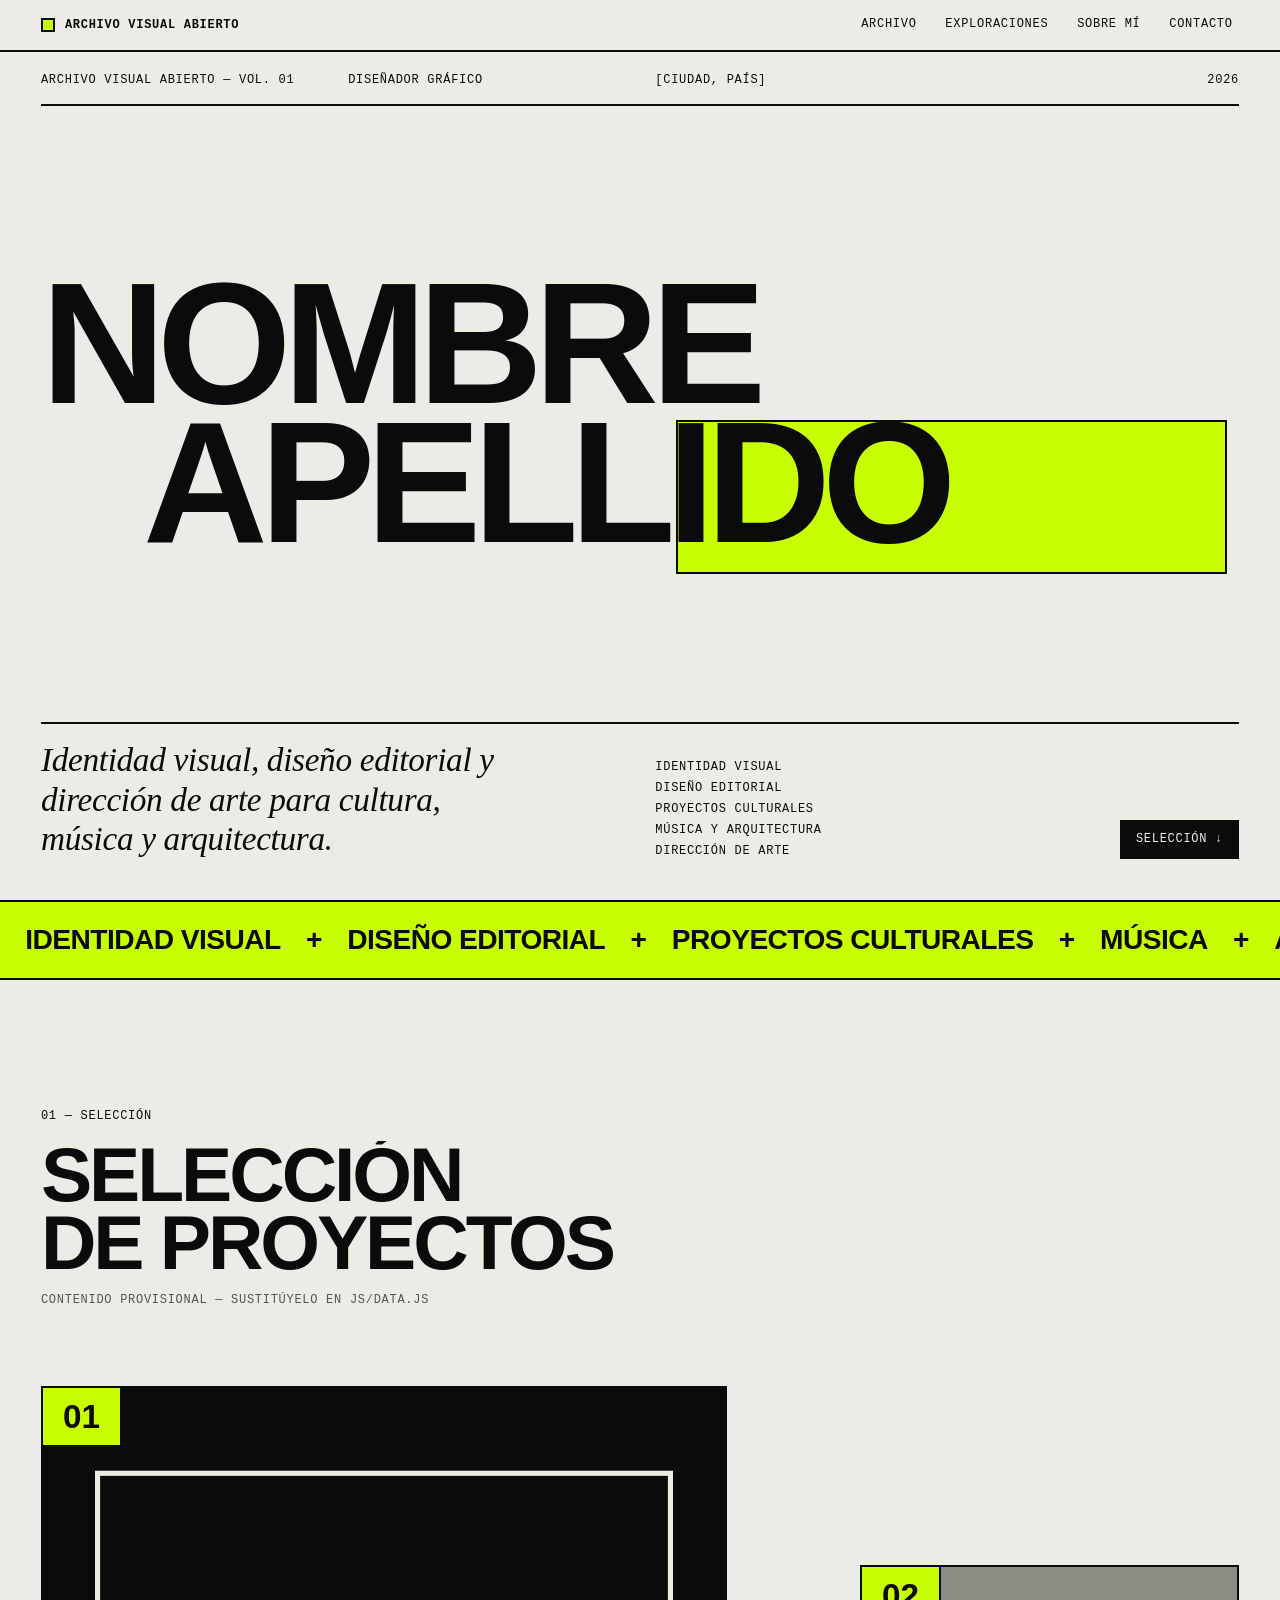
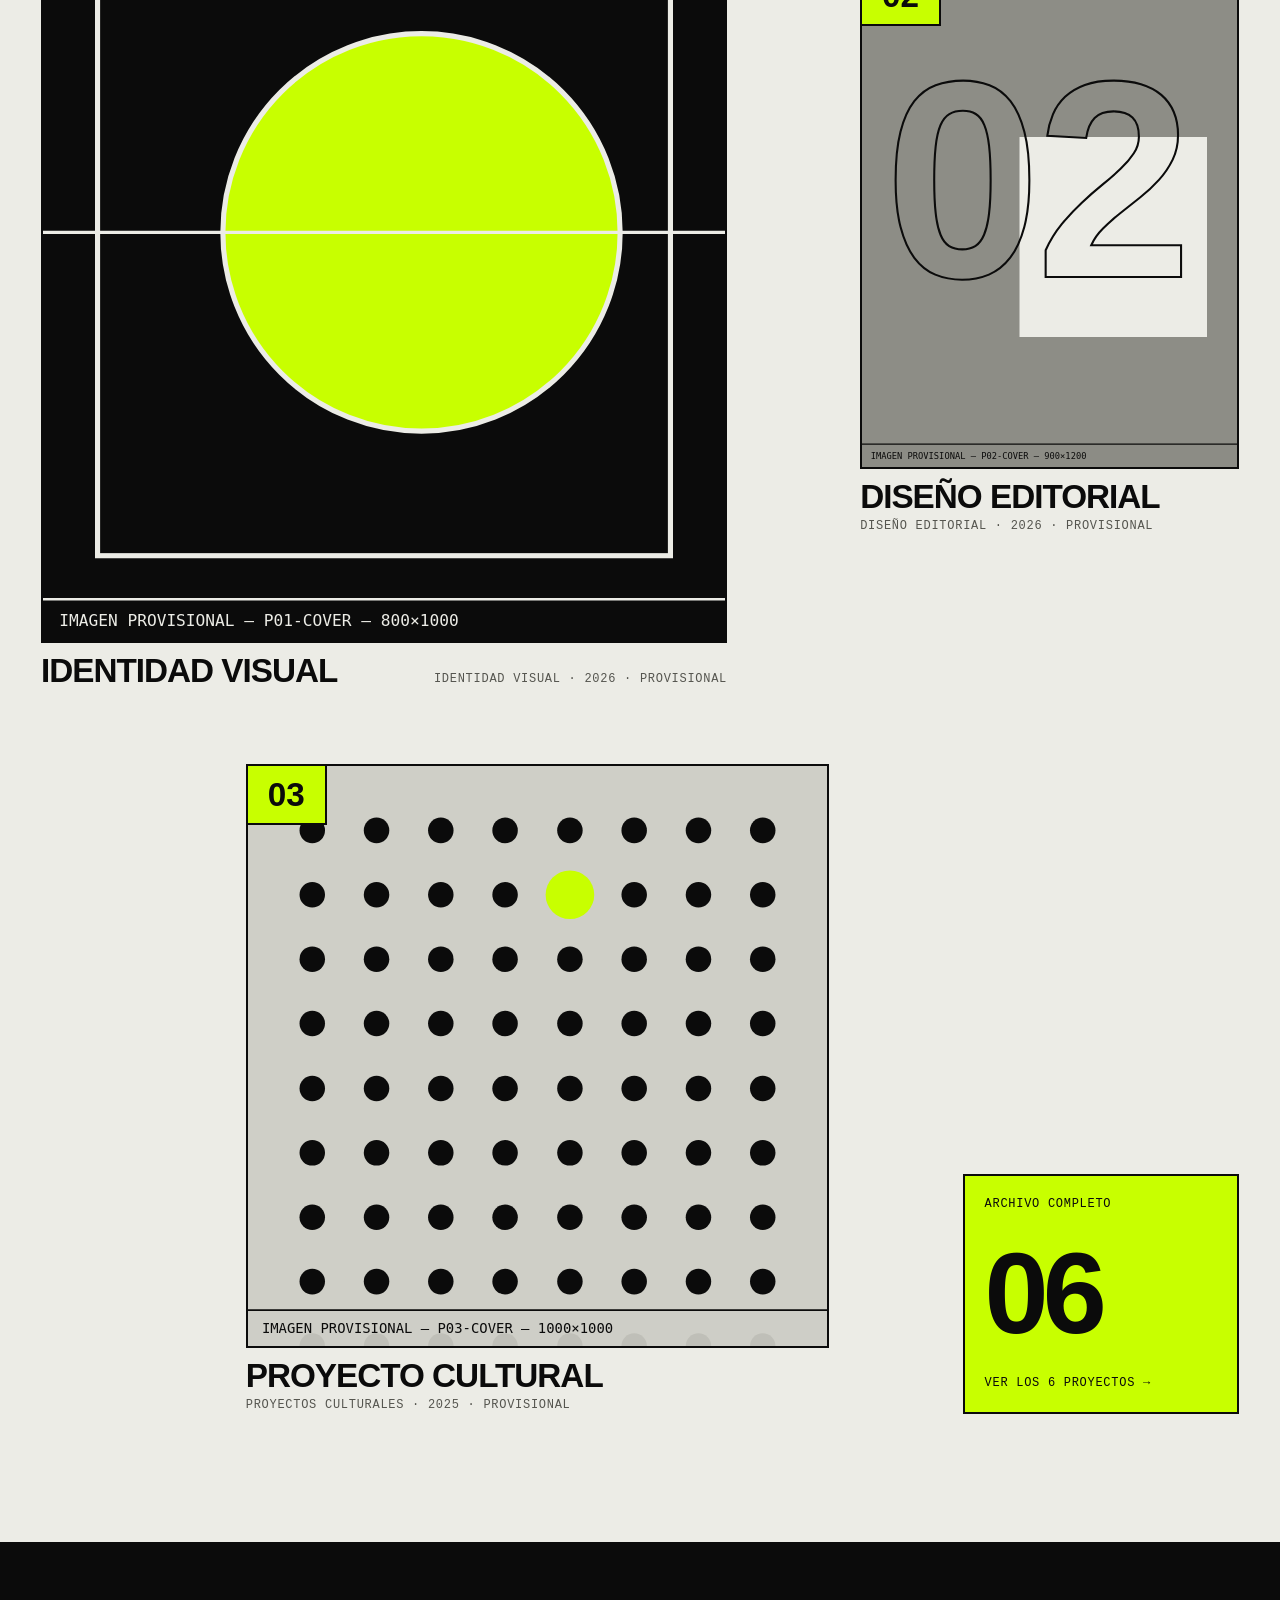
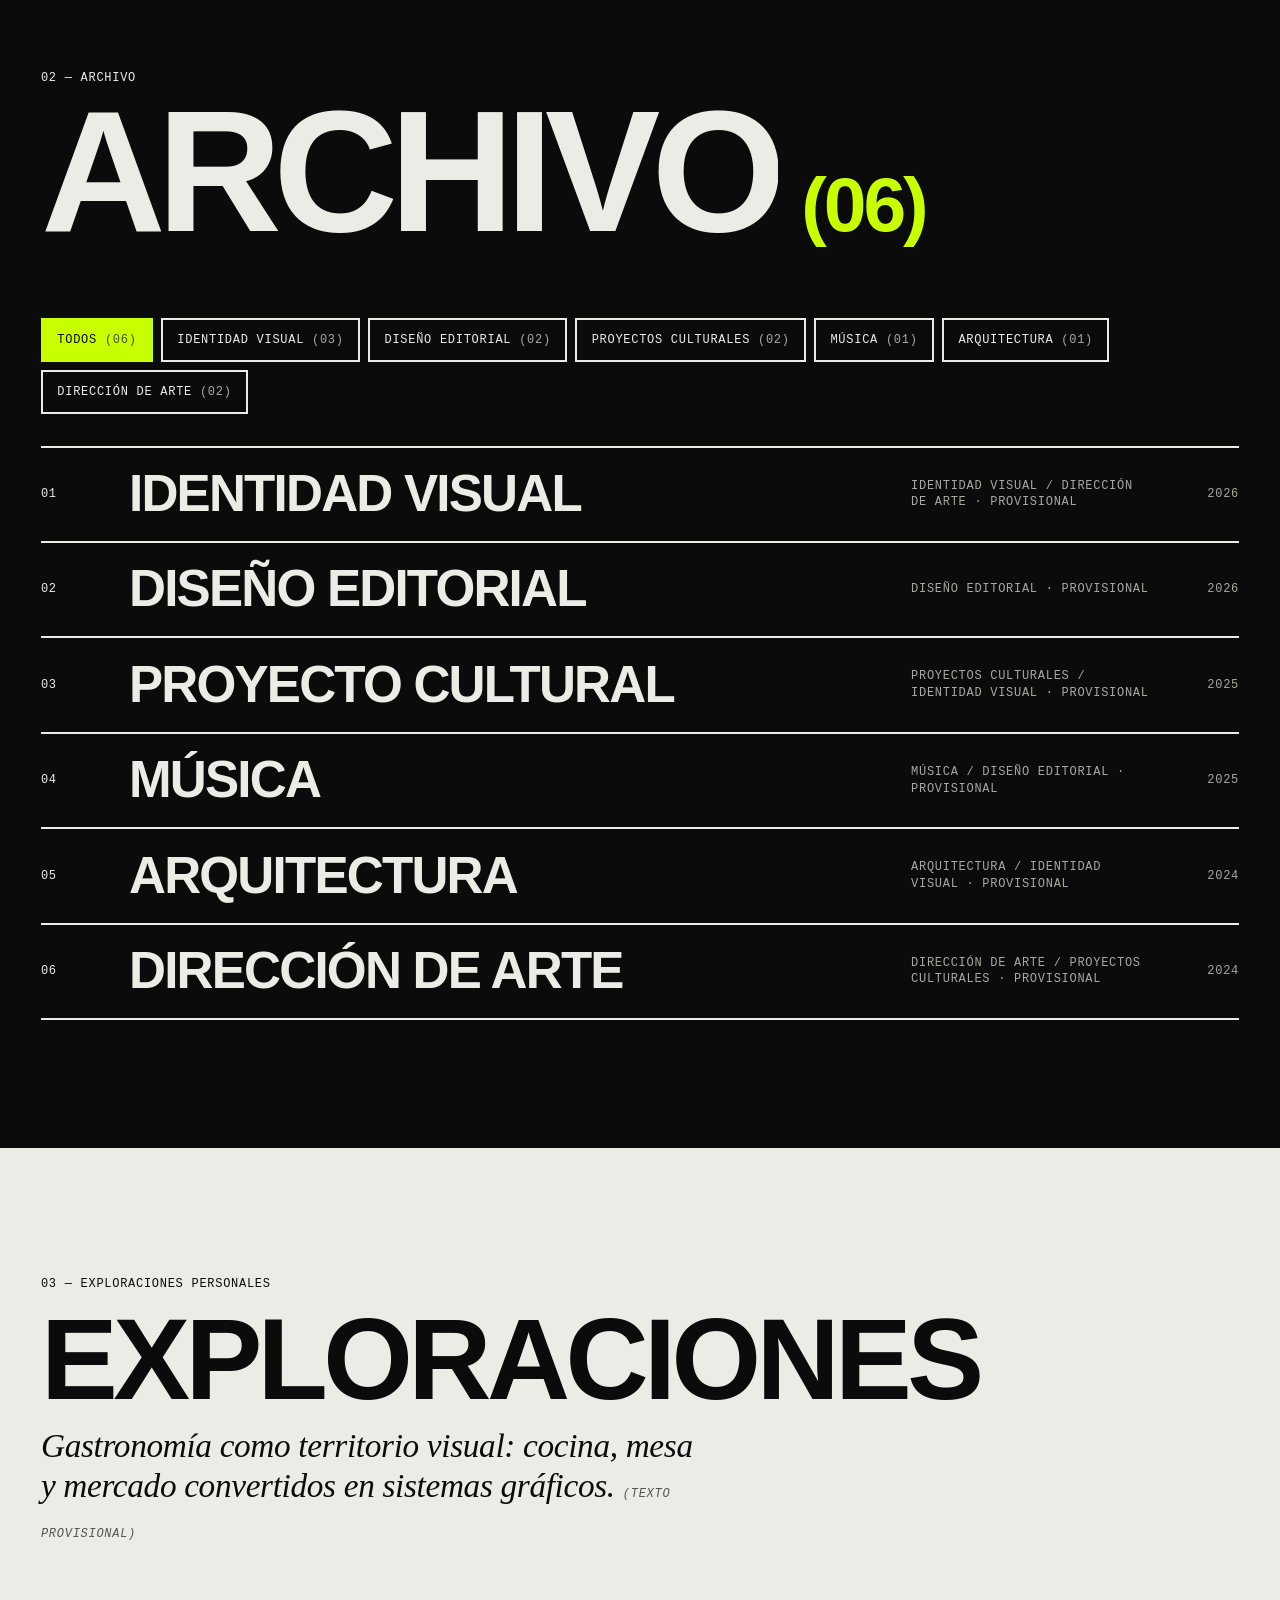
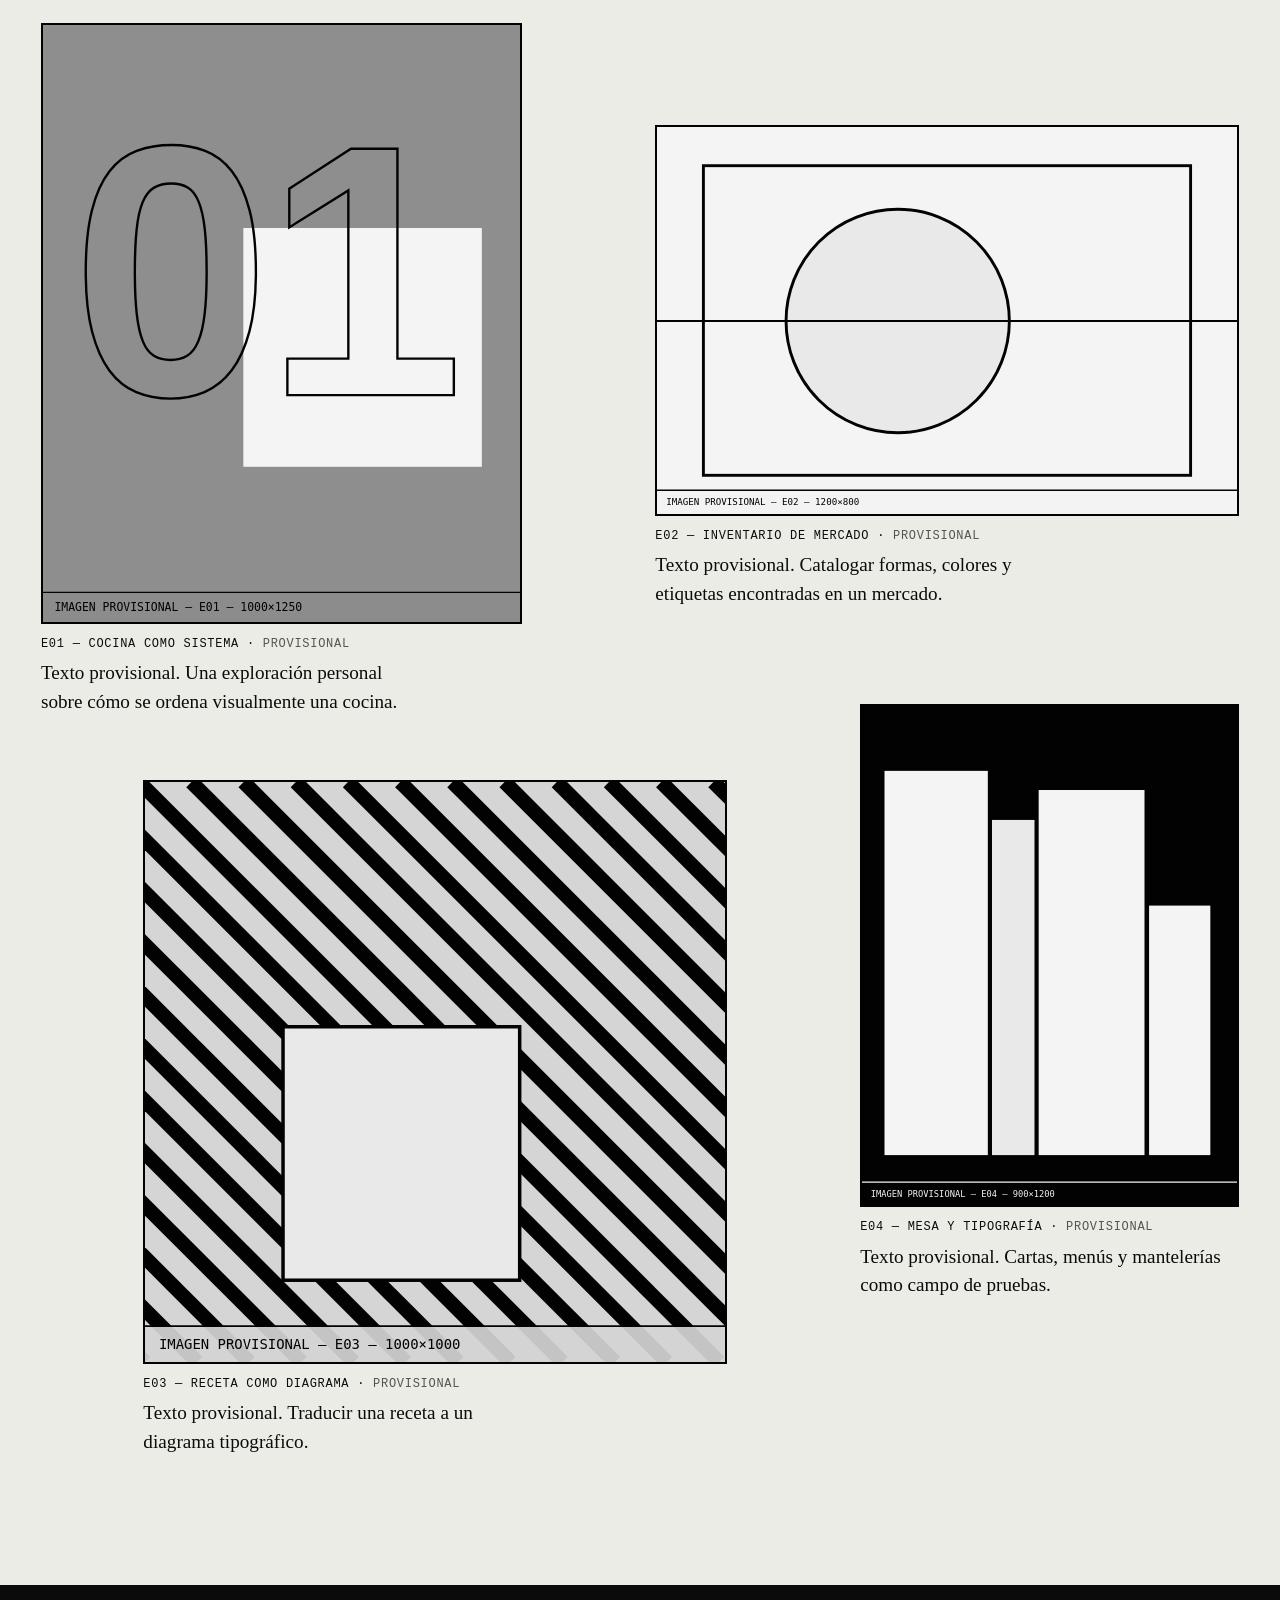
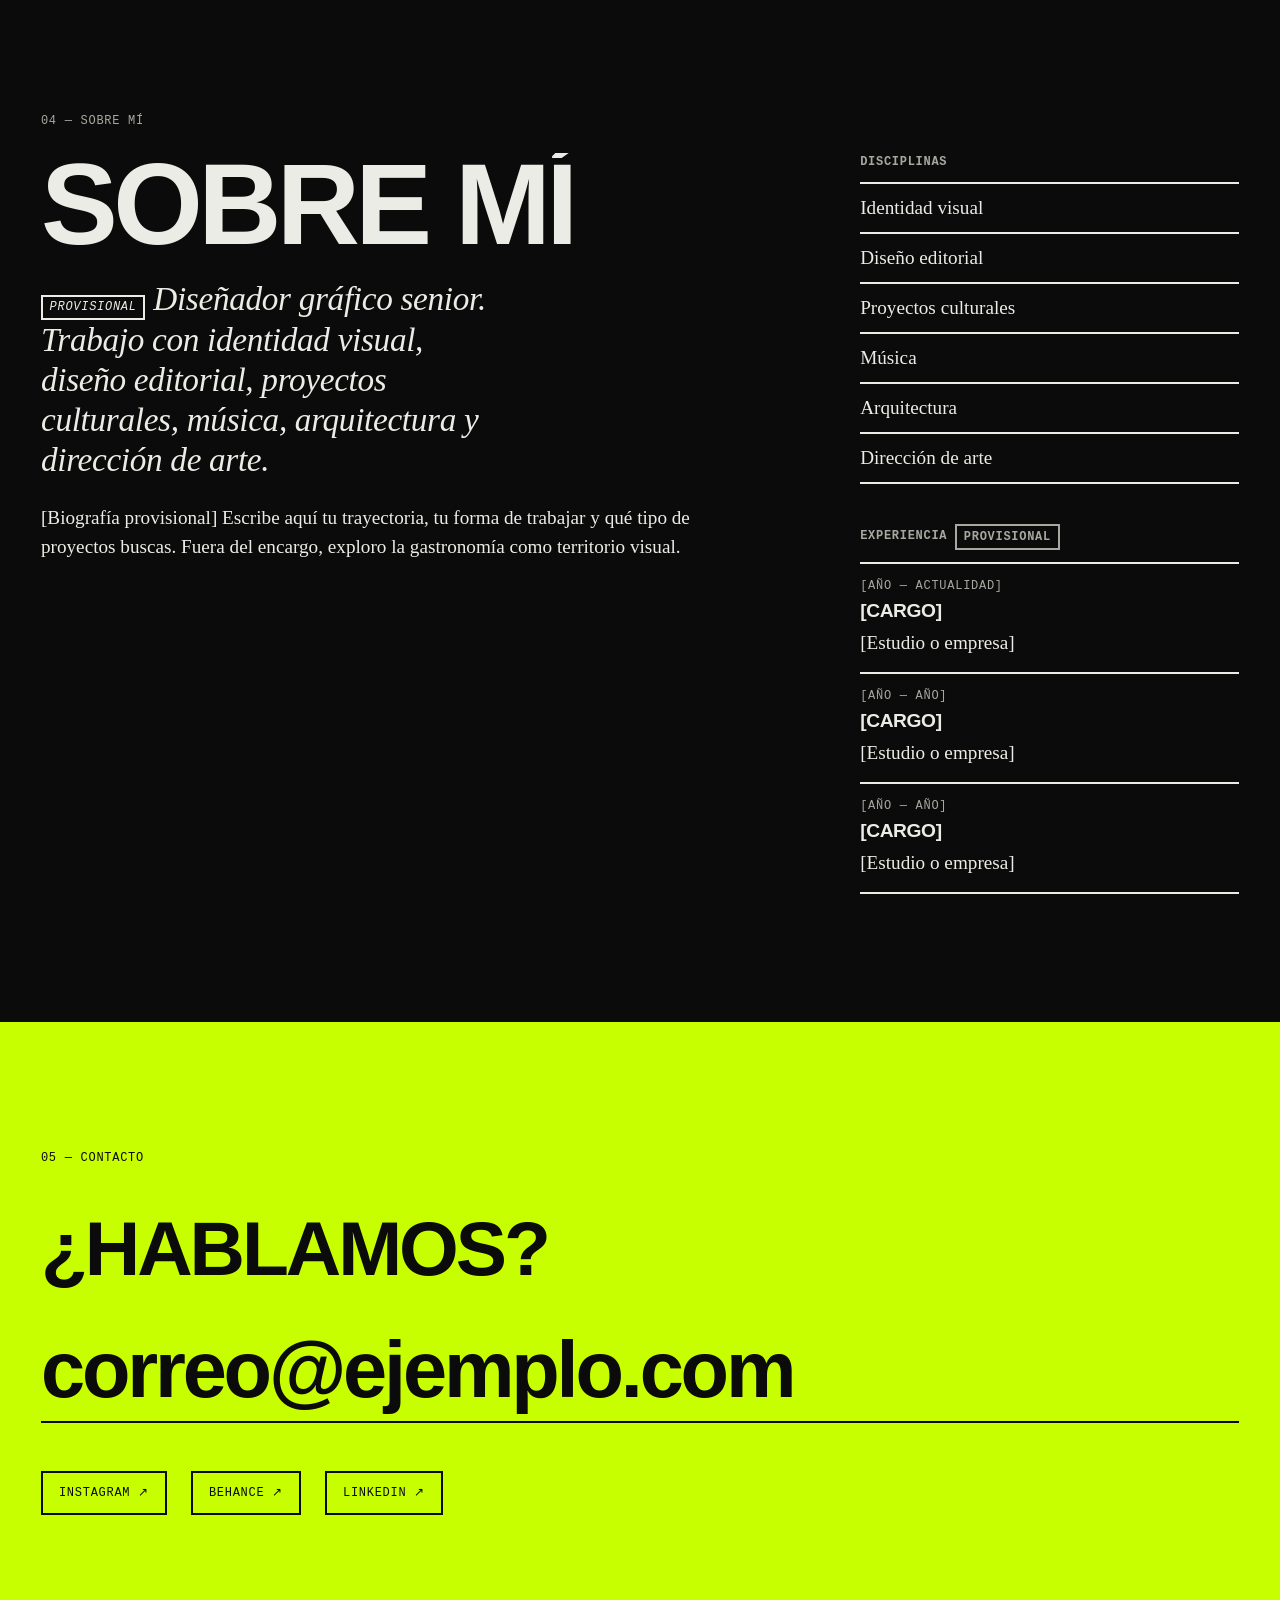
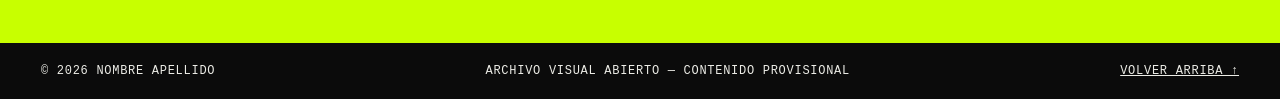
==== index.html @ b0a284f6 "Add files via upload" ====
<!doctype html>
<html lang="es">
<head>
  <meta charset="utf-8">
  <meta name="viewport" content="width=device-width, initial-scale=1">
  <title>Archivo visual abierto — Portfolio de diseño gráfico</title>
  <meta name="description" content="Portfolio de diseño gráfico: identidad visual, diseño editorial, proyectos culturales, música, arquitectura y dirección de arte. (Texto provisional)">
  <meta name="theme-color" content="#0b0b0b">
  <meta property="og:type" content="website">
  <meta property="og:title" content="Archivo visual abierto">
  <meta property="og:description" content="Portfolio de diseño gráfico: identidad visual, diseño editorial y dirección de arte.">
  <link rel="icon" href="img/favicon.svg" type="image/svg+xml">
  <script>document.documentElement.classList.add('js')</script>
  <link rel="stylesheet" href="css/base.css">
  <link rel="stylesheet" href="css/layout.css">
  <link rel="stylesheet" href="css/components.css">
  <link rel="stylesheet" href="css/motion.css">
  <script src="js/data.js" defer></script>
  <script src="js/main.js" defer></script>
  <script src="js/home.js" defer></script>
</head>
<body>
  <a class="skip" href="#contenido">Saltar al contenido</a>

  <header class="site-header">
    <a class="brand" href="#inicio" aria-label="Archivo visual abierto, inicio">
      <span class="brand__mark" aria-hidden="true"></span>Archivo visual abierto
    </a>
    <nav class="nav" aria-label="Principal">
      <ul>
        <li><a href="#archivo" data-scramble>Archivo</a></li>
        <li><a href="#exploraciones" data-scramble>Exploraciones</a></li>
        <li><a href="#sobre" data-scramble>Sobre mí</a></li>
        <li><a href="#contacto" data-scramble>Contacto</a></li>
      </ul>
    </nav>
  </header>

  <main id="contenido" tabindex="-1">

    <!-- 1 · PORTADA -->
    <section class="hero" id="inicio" aria-labelledby="hero-title">
      <div class="hero__top mono">
        <span>Archivo visual abierto — Vol. 01</span>
        <span>Diseñador gráfico</span>
        <span>[Ciudad, País]</span>
        <span>2026</span>
      </div>

      <div class="hero__names">
        <div class="hero__block" aria-hidden="true"></div>
        <h1 class="hero__name" id="hero-title" data-wave>
          <span class="hero__line" data-split>Nombre</span>
          <span class="hero__line hero__line--b" data-split>Apellido</span>
        </h1>
      </div>

      <div class="hero__bottom">
        <p class="lead hero__lead">Identidad visual, diseño editorial y dirección de arte para cultura, música y arquitectura.</p>
        <ul class="hero__tags mono" aria-label="Especialidades">
          <li>Identidad visual</li>
          <li>Diseño editorial</li>
          <li>Proyectos culturales</li>
          <li>Música y arquitectura</li>
          <li>Dirección de arte</li>
        </ul>
        <a class="hero__cta mono" href="#seleccion" data-cursor="Ir">Selección ↓</a>
      </div>
    </section>

    <div class="marquee" aria-hidden="true">
      <div class="marquee__track">
        <div class="marquee__group"><span>Identidad visual</span>+<span>Diseño editorial</span>+<span>Proyectos culturales</span>+<span>Música</span>+<span>Arquitectura</span>+<span>Dirección de arte</span>+</div>
        <div class="marquee__group"><span>Identidad visual</span>+<span>Diseño editorial</span>+<span>Proyectos culturales</span>+<span>Música</span>+<span>Arquitectura</span>+<span>Dirección de arte</span>+</div>
      </div>
    </div>

    <!-- 1b · SELECCIÓN (se genera desde js/data.js) -->
    <section class="selection section" id="seleccion" aria-labelledby="seleccion-title">
      <header class="section__head">
        <p class="mono">01 — Selección</p>
        <h2 class="h-xl reveal-mask" id="seleccion-title">Selección<br>de proyectos</h2>
        <p class="mono note">Contenido provisional — sustitúyelo en js/data.js</p>
      </header>
      <div class="selection__grid" id="selection-grid"></div>
      <noscript><p class="mono">Activa JavaScript para ver la selección, o ve directamente al <a href="proyecto.html?id=01">proyecto 01</a>.</p></noscript>
    </section>

    <!-- 2 · ARCHIVO -->
    <section class="archive section section--ink" id="archivo" aria-labelledby="archivo-title">
      <header class="section__head">
        <p class="mono">02 — Archivo</p>
        <div class="archive__head-row">
          <h2 class="h-mega reveal-mask" id="archivo-title">Archivo</h2>
          <span class="h-xl count" id="archive-count" aria-hidden="true"></span>
        </div>
      </header>
      <div class="filters" id="filters" role="group" aria-label="Filtrar proyectos por categoría"></div>
      <p class="sr-only" id="filter-status" role="status" aria-live="polite"></p>
      <ol class="archive__list" id="archive-list" aria-label="Lista de proyectos"></ol>
    </section>

    <!-- 3 · EXPLORACIONES PERSONALES -->
    <section class="explore section" id="exploraciones" aria-labelledby="exploraciones-title">
      <header class="section__head">
        <p class="mono">03 — Exploraciones personales</p>
        <h2 class="h-xxl reveal-mask" id="exploraciones-title">Explora&shy;ciones</h2>
        <p class="lead explore__intro">Gastronomía como territorio visual: cocina, mesa y mercado convertidos en sistemas gráficos. <span class="mono muted">(Texto provisional)</span></p>
      </header>
      <div class="explore__grid" id="explore-grid"></div>
    </section>

    <!-- 4 · SOBRE MÍ -->
    <section class="about section section--ink" id="sobre" aria-labelledby="sobre-title">
      <p class="mono muted" style="margin-bottom:1.5rem">04 — Sobre mí</p>
      <div class="about__grid">
        <div class="about__bio">
          <h2 class="h-xxl reveal-mask" id="sobre-title">Sobre mí</h2>
          <p class="lead reveal"><span class="badge">Provisional</span> Diseñador gráfico senior. Trabajo con identidad visual, diseño editorial, proyectos culturales, música, arquitectura y dirección de arte.</p>
          <p class="prose reveal">[Biografía provisional] Escribe aquí tu trayectoria, tu forma de trabajar y qué tipo de proyectos buscas. Fuera del encargo, exploro la gastronomía como territorio visual.</p>
        </div>
        <div class="about__side">
          <div>
            <h3 class="mono label">Disciplinas</h3>
            <ul class="list-lines">
              <li>Identidad visual</li>
              <li>Diseño editorial</li>
              <li>Proyectos culturales</li>
              <li>Música</li>
              <li>Arquitectura</li>
              <li>Dirección de arte</li>
            </ul>
          </div>
          <div>
            <h3 class="mono label">Experiencia <span class="badge">Provisional</span></h3>
            <ol class="xp">
              <li><span class="mono muted">[Año — Actualidad]</span><strong>[Cargo]</strong><span>[Estudio o empresa]</span></li>
              <li><span class="mono muted">[Año — Año]</span><strong>[Cargo]</strong><span>[Estudio o empresa]</span></li>
              <li><span class="mono muted">[Año — Año]</span><strong>[Cargo]</strong><span>[Estudio o empresa]</span></li>
            </ol>
          </div>
        </div>
      </div>
    </section>

    <!-- 5 · CONTACTO -->
    <section class="contact section section--acid" id="contacto" aria-labelledby="contacto-title">
      <div class="contact__inner">
        <p class="mono">05 — Contacto</p>
        <h2 class="h-xl reveal-mask" id="contacto-title">¿Hablamos?</h2>
        <a class="contact__mail" href="mailto:correo@ejemplo.com" data-cursor="Escribir">correo@ejemplo.com</a>
        <ul class="contact__links mono" aria-label="Enlaces profesionales">
          <!-- Sustituye estas URL genéricas por tus perfiles -->
          <li><a href="https://www.instagram.com/" target="_blank" rel="noopener noreferrer me">Instagram ↗</a></li>
          <li><a href="https://www.behance.net/" target="_blank" rel="noopener noreferrer me">Behance ↗</a></li>
          <li><a href="https://www.linkedin.com/" target="_blank" rel="noopener noreferrer me">LinkedIn ↗</a></li>
        </ul>
      </div>
    </section>
  </main>

  <footer class="site-footer mono">
    <span>© <span data-year>2026</span> Nombre Apellido</span>
    <span>Archivo visual abierto — contenido provisional</span>
    <a href="#inicio">Volver arriba ↑</a>
  </footer>
</body>
</html>
---- css/base.css ----
/* ==========================================================================
   BASE — tokens de diseño, reset, tipografía y utilidades de accesibilidad
   Cambia aquí colores y fuentes: el resto del CSS solo usa estas variables.
   ========================================================================== */

:root {
  /* Color */
  --ink: #0b0b0b;
  --paper: #ecece6;
  --acid: #c8ff00;            /* acento: solo como fondo con tinta encima, o sobre tinta */
  --mid: #cfcfc7;
  --gray-on-paper: #55554f;   /* contraste ≈ 6.5:1 sobre --paper */
  --gray-on-ink: #a8a8a1;     /* contraste ≈ 8:1 sobre --ink */

  /* Tema activo: las secciones (.section--ink, .section--acid) lo redefinen */
  --bg: var(--paper);
  --fg: var(--ink);
  --muted: var(--gray-on-paper);
  --focus: var(--ink);

  /* Tipografía: fuentes del sistema (sin descargas ni servicios externos).
     Para usar una fuente propia: @font-face + cambia estas tres líneas. */
  --font-display: "Arial Black", "Helvetica Neue", Helvetica, Arial, sans-serif;
  --font-serif: "Iowan Old Style", "Palatino Linotype", Palatino, "Book Antiqua", Georgia, serif;
  --font-mono: ui-monospace, "SF Mono", SFMono-Regular, Menlo, Consolas, "Liberation Mono", monospace;

  /* Escala fluida */
  --fs-mega: clamp(3rem, 13.5vw, 17rem);
  --fs-xxl: clamp(2.5rem, 9vw, 9rem);
  --fs-xl: clamp(2rem, 6vw, 6rem);
  --fs-l: clamp(1.4rem, 2.6vw, 2.4rem);
  --fs-m: clamp(1rem, 0.35vw + 0.92rem, 1.25rem);
  --fs-s: 0.75rem;

  /* Espacio y líneas */
  --gutter: clamp(1rem, 2.4vw, 2rem);
  --pad-x: clamp(1rem, 3.2vw, 3rem);
  --pad-y: clamp(4rem, 10vw, 9rem);
  --line: 2px;
  --header-h: 5.5rem;

  --ease: cubic-bezier(0.2, 0.7, 0.1, 1);
}

/* En móvil el nombre puede ser más grande: cabe a 15 vw incluso con Arial Black */
@media (max-width: 47.99rem) {
  :root { --fs-mega: clamp(3rem, 15vw, 17rem); }
}
@media (min-width: 48rem) {
  :root { --header-h: 3.25rem; }
}

/* ---------- Reset mínimo ---------- */
*, *::before, *::after { box-sizing: border-box; }

html {
  -webkit-text-size-adjust: 100%;
  text-size-adjust: 100%;
  scroll-padding-top: calc(var(--header-h) + 1rem);
}

body {
  margin: 0;
  background: var(--paper);
  color: var(--ink);
  font-family: var(--font-serif);
  font-size: var(--fs-m);
  line-height: 1.5;
  -webkit-font-smoothing: antialiased;
  text-rendering: optimizeLegibility;
}

h1, h2, h3, h4, p, figure, dl, dd, ol, ul { margin: 0; }
ul, ol { padding: 0; list-style: none; }

img, svg { display: block; max-width: 100%; height: auto; }

a { color: inherit; }
button { font: inherit; color: inherit; }

::selection { background: var(--acid); color: var(--ink); }

/* ---------- Tipografía ---------- */
.h-mega, .h-xxl, .h-xl, .h-l {
  font-family: var(--font-display);
  font-weight: 900;
  text-transform: uppercase;
  letter-spacing: -0.04em;
  line-height: 0.88;
  text-wrap: balance;
}
.h-mega { font-size: var(--fs-mega); line-height: 0.8; letter-spacing: -0.05em; }
.h-xxl  { font-size: var(--fs-xxl); }
.h-xl   { font-size: var(--fs-xl); }
.h-l    { font-size: var(--fs-l); line-height: 0.95; }

.mono {
  font-family: var(--font-mono);
  font-size: var(--fs-s);
  text-transform: uppercase;
  letter-spacing: 0.06em;
  line-height: 1.4;
}
.serif { font-family: var(--font-serif); }
.lead {
  font-family: var(--font-serif);
  font-style: italic;
  font-size: var(--fs-l);
  line-height: 1.2;
  letter-spacing: -0.01em;
  max-width: 34ch;
}
.muted { color: var(--muted); }

.prose > * + * { margin-top: 1em; }
.prose a { text-decoration-thickness: 2px; text-underline-offset: 0.2em; }

.badge {
  display: inline-block;
  padding: 0.2em 0.55em;
  border: var(--line) solid currentColor;
  font-family: var(--font-mono);
  font-size: var(--fs-s);
  text-transform: uppercase;
  letter-spacing: 0.06em;
  line-height: 1.4;
}

/* ---------- Accesibilidad ---------- */
:focus-visible {
  outline: 3px solid var(--focus);
  outline-offset: 3px;
}
:focus:not(:focus-visible) { outline: none; }
main:focus { outline: none; }

.sr-only {
  position: absolute !important;
  width: 1px; height: 1px;
  margin: -1px; padding: 0;
  overflow: hidden;
  clip: rect(0 0 0 0);
  clip-path: inset(50%);
  white-space: nowrap;
  border: 0;
}

.skip {
  position: fixed;
  top: 0.5rem; left: 0.5rem;
  z-index: 200;
  padding: 0.75rem 1rem;
  background: var(--acid);
  color: var(--ink);
  border: var(--line) solid var(--ink);
  font-family: var(--font-mono);
  font-size: var(--fs-s);
  text-transform: uppercase;
  text-decoration: none;
  transform: translateY(-200%);
}
.skip:focus { transform: none; }
---- css/layout.css ----
/* ==========================================================================
   LAYOUT — cabecera, secciones, retícula rota y composición de cada bloque
   ========================================================================== */

/* ---------- Cabecera ---------- */
.site-header {
  position: sticky;
  top: 0;
  z-index: 40;
  display: flex;
  flex-wrap: wrap;
  align-items: center;
  justify-content: space-between;
  gap: 0.35rem 1.5rem;
  padding: 0.7rem var(--pad-x);
  background: var(--paper);
  color: var(--ink);
  border-bottom: var(--line) solid var(--ink);
  font-family: var(--font-mono);
  font-size: var(--fs-s);
  text-transform: uppercase;
  letter-spacing: 0.06em;
}
.brand {
  display: inline-flex;
  align-items: center;
  gap: 0.6rem;
  font-weight: 700;
  text-decoration: none;
}
.brand__mark {
  width: 0.9rem; height: 0.9rem;
  background: var(--acid);
  border: var(--line) solid var(--ink);
}
.nav ul { display: flex; flex-wrap: wrap; gap: 0.1rem 0.2rem; }
@media (min-width: 48rem) { .nav ul { gap: 0.1rem 1rem; } }
.nav a {
  display: inline-block;
  padding: 0.25rem 0.4rem;
  text-decoration: none;
  border-bottom: var(--line) solid transparent;
}
.nav a:hover { border-bottom-color: var(--ink); }
.nav a[aria-current] { background: var(--acid); border-bottom-color: var(--ink); }

/* ---------- Secciones ---------- */
.section {
  padding: var(--pad-y) var(--pad-x);
  background: var(--bg);
  color: var(--fg);
}
.section--ink {
  --bg: var(--ink);
  --fg: var(--paper);
  --muted: var(--gray-on-ink);
  --focus: var(--acid);
}
.section--acid {
  --bg: var(--acid);
  --fg: var(--ink);
  --muted: var(--ink);
  --focus: var(--ink);
}
.section__head {
  display: grid;
  gap: 1rem;
  margin-bottom: clamp(2rem, 6vw, 5rem);
}
.section__head .note { color: var(--muted); }

/* ---------- Portada ---------- */
.hero {
  position: relative;
  display: flex;
  flex-direction: column;
  justify-content: space-between;
  gap: 2rem;
  min-height: calc(100svh - var(--header-h));
  padding: 1.25rem var(--pad-x) var(--pad-x);
  overflow: clip;
}
.hero__top {
  display: grid;
  grid-template-columns: repeat(2, 1fr);
  gap: 0.5rem var(--gutter);
  padding-bottom: 0.9rem;
  border-bottom: var(--line) solid var(--ink);
}
.hero__names { position: relative; margin-block: auto; padding-block: 1rem; }
.hero__name {
  position: relative;
  z-index: 1;
  font-family: var(--font-display);
  font-weight: 900;
  font-size: var(--fs-mega);
  line-height: 0.8;
  letter-spacing: -0.05em;
  text-transform: uppercase;
}
.hero__line { display: block; white-space: nowrap; }
.hero__line--b { margin-left: clamp(1rem, 8vw, 14rem); }
.hero__block {
  position: absolute;
  z-index: 0;
  right: 1%;
  top: 52%;
  bottom: -2%;
  width: 46%;
  background: var(--acid);
  border: var(--line) solid var(--ink);
}
.hero__bottom {
  display: grid;
  gap: 1.25rem var(--gutter);
  padding-top: 1rem;
  border-top: var(--line) solid var(--ink);
  align-items: end;
}
.hero__tags { display: grid; gap: 0.25rem; }
.hero__cta {
  justify-self: start;
  padding: 0.7rem 1rem;
  background: var(--ink);
  color: var(--paper);
  text-decoration: none;
  transition: background-color 0.2s, color 0.2s;
}
.hero__cta:hover { background: var(--acid); color: var(--ink); outline: var(--line) solid var(--ink); }

@media (min-width: 48rem) {
  .hero__top { grid-template-columns: repeat(4, 1fr); }
  .hero__top span:nth-child(2) { text-align: left; }
  .hero__top span:last-child { text-align: right; }
  .hero__bottom { grid-template-columns: repeat(12, 1fr); }
  .hero__lead { grid-column: 1 / 6; }
  .hero__tags { grid-column: 7 / 10; }
  .hero__cta { grid-column: 11 / 13; justify-self: end; }
}

/* ---------- Cinta ---------- */
.marquee {
  overflow: hidden;
  white-space: nowrap;
  background: var(--acid);
  color: var(--ink);
  border-block: var(--line) solid var(--ink);
  font-family: var(--font-display);
  font-weight: 900;
  font-size: clamp(1.1rem, 2.2vw, 1.8rem);
  text-transform: uppercase;
  letter-spacing: -0.02em;
}
.marquee__track { display: inline-flex; }
.marquee__group { display: inline-block; padding: 0.6em 0; }
.marquee__group span { padding-inline: 0.9em; }

/* ---------- Selección ---------- */
.selection__grid {
  display: grid;
  grid-template-columns: 1fr;
  gap: clamp(2.5rem, 6vw, 5rem) var(--gutter);
}
.card:nth-child(odd) { margin-right: 8%; }
.card:nth-child(even) { margin-left: 12%; }
.card--more { margin: 0 !important; }

@media (min-width: 48rem) {
  .selection__grid { grid-template-columns: repeat(12, 1fr); }
  .card:nth-child(odd), .card:nth-child(even) { margin-inline: 0; }
  .card:nth-child(1) { grid-column: 1 / 8; }
  .card:nth-child(2) { grid-column: 9 / 13; margin-top: 14vw; }
  .card:nth-child(3) { grid-column: 3 / 9; }
  .card--more { grid-column: 10 / 13; align-self: end; }
}

/* ---------- Archivo ---------- */
.archive__head-row {
  display: flex;
  flex-wrap: wrap;
  align-items: baseline;
  gap: 0.5rem 1.5rem;
}
.count { color: var(--acid); }

/* ---------- Exploraciones ---------- */
.explore__intro { max-width: 40ch; }
.explore__grid {
  display: grid;
  grid-template-columns: 1fr;
  gap: clamp(2rem, 5vw, 4rem) var(--gutter);
  align-items: start;
}
.tile:nth-child(odd) { margin-right: 10%; }
.tile:nth-child(even) { margin-left: 14%; }

@media (min-width: 48rem) {
  .explore__grid { grid-template-columns: repeat(12, 1fr); }
  .tile:nth-child(odd), .tile:nth-child(even) { margin-inline: 0; }
  .tile--a { grid-column: 1 / 6; }
  .tile--b { grid-column: 7 / 13; margin-top: 8vw; }
  .tile--c { grid-column: 2 / 8; }
  .tile--d { grid-column: 9 / 13; margin-top: -6vw; }
}

/* ---------- Sobre mí ---------- */
.about__grid { display: grid; gap: 3rem var(--gutter); }
.about__bio > * + * { margin-top: 1.5rem; }
.about__side > * + * { margin-top: 2.5rem; }
.about .lead { max-width: 28ch; }

@media (min-width: 64rem) {
  .about__grid { grid-template-columns: repeat(12, 1fr); }
  .about__bio { grid-column: 1 / 8; }
  .about__side { grid-column: 9 / 13; }
}

/* ---------- Contacto ---------- */
.contact__inner { display: grid; gap: clamp(1.5rem, 4vw, 3rem); }
.contact__links { display: flex; flex-wrap: wrap; gap: 0.75rem 1.5rem; }

/* ---------- Pie ---------- */
.site-footer {
  --focus: var(--acid);
  display: flex;
  flex-wrap: wrap;
  justify-content: space-between;
  gap: 0.5rem 1.5rem;
  padding: 1.25rem var(--pad-x);
  background: var(--ink);
  color: var(--paper);
}

/* ==========================================================================
   PÁGINA DE PROYECTO
   ========================================================================== */
.pj-head { padding: 1.5rem var(--pad-x) 2.5rem; }
.pj-back {
  display: inline-block;
  margin-bottom: clamp(2rem, 6vw, 5rem);
  padding: 0.5rem 0;
  text-decoration: none;
  border-bottom: var(--line) solid var(--ink);
}
.pj-back:hover { background: var(--acid); }
.pj-titlebar { display: grid; gap: 1.25rem; justify-items: start; }
.pj-num {
  display: inline-block;
  padding: 0.2em 0.5em;
  background: var(--acid);
  border: var(--line) solid var(--ink);
  font-family: var(--font-display);
  font-weight: 900;
  font-size: var(--fs-l);
  line-height: 1;
}
.pj-meta {
  display: grid;
  grid-template-columns: repeat(2, 1fr);
  gap: 1.25rem var(--gutter);
  margin-top: clamp(2rem, 5vw, 4rem);
  padding-top: 1rem;
  border-top: var(--line) solid var(--ink);
}
.pj-meta dt { color: var(--muted); margin-bottom: 0.25rem; }
.pj-meta dd { font-size: var(--fs-m); }

.pj-hero {
  display: grid;
  gap: 2rem var(--gutter);
  padding: 0 var(--pad-x) var(--pad-y);
}
.pj-hero__fig img { border: var(--line) solid var(--ink); width: 100%; background: var(--mid); }
.pj-hero__text > * + * { margin-top: 1.25rem; }
.pj-hero__text .lead { max-width: 24ch; }

.pj-gallery {
  display: grid;
  grid-template-columns: 1fr;
  gap: clamp(1.5rem, 4vw, 4rem) var(--gutter);
  padding: 0 var(--pad-x) var(--pad-y);
}
.pj-gallery figure img { width: 100%; border: var(--line) solid var(--ink); background: var(--mid); }
.pj-gallery figcaption { margin-top: 0.5rem; color: var(--muted); }
.pj-gallery .layout-left { margin-right: 8%; }
.pj-gallery .layout-right { margin-left: 12%; }
.pj-gallery .layout-center { margin-inline: 4%; }

.pj-process ol { counter-reset: step; display: grid; margin-top: 1rem; }
.pj-process li {
  counter-increment: step;
  display: grid;
  gap: 0.75rem var(--gutter);
  padding: 1.75rem 0;
  border-top: var(--line) solid currentColor;
}
.pj-process li::before {
  content: counter(step, decimal-leading-zero);
  font-family: var(--font-display);
  font-size: var(--fs-xl);
  line-height: 0.9;
  letter-spacing: -0.05em;
  color: var(--acid);
}
.pj-process li:last-child { border-bottom: var(--line) solid currentColor; }
.pj-process h3 { margin-bottom: 0.5rem; }

.pj-credits { display: grid; gap: 2rem var(--gutter); }
.pj-credits dl { display: grid; gap: 0; }
.pj-credits dl > div {
  display: grid;
  grid-template-columns: minmax(8rem, 1fr) 2fr;
  gap: 1rem;
  padding: 0.8rem 0;
  border-top: var(--line) solid var(--ink);
}
.pj-credits dt { color: var(--muted); }

.pj-pager { display: grid; gap: var(--gutter); }

@media (min-width: 48rem) {
  .pj-titlebar { grid-template-columns: auto 1fr; align-items: start; gap: 1.5rem; }
  .pj-meta { grid-template-columns: repeat(4, 1fr); }
  .pj-hero { grid-template-columns: repeat(12, 1fr); align-items: start; }
  .pj-hero__fig { grid-column: 1 / 8; }
  .pj-hero__text { grid-column: 8 / 13; position: sticky; top: calc(var(--header-h) + 1.5rem); }

  .pj-gallery { grid-template-columns: repeat(12, 1fr); }
  .pj-gallery .layout-full { grid-column: 1 / -1; }
  .pj-gallery .layout-left { grid-column: 1 / 8; margin-right: 0; }
  .pj-gallery .layout-right { grid-column: 6 / 13; margin: 0; }
  .pj-gallery .layout-center { grid-column: 3 / 11; margin: 0; }

  .pj-process li { grid-template-columns: 8rem 1fr 2fr; align-items: start; }
  .pj-process li::before { grid-column: 1; }
  .pj-credits { grid-template-columns: repeat(12, 1fr); }
  .pj-credits > h2 { grid-column: 1 / 5; }
  .pj-credits dl { grid-column: 5 / 13; }
  .pj-pager { grid-template-columns: 1fr 1fr; }
}
---- css/components.css ----
/* ==========================================================================
   COMPONENTES — tarjetas, filtros, filas del archivo, teselas, cursor, vista previa
   ========================================================================== */

/* ---------- Tarjeta de proyecto (selección) ---------- */
.card { position: relative; }
.card__link { display: block; text-decoration: none; }
.card__fig {
  position: relative;
  overflow: hidden;
  background: var(--mid);
  border: var(--line) solid var(--ink);
}
.card__fig img { width: 100%; height: auto; transition: transform 0.8s var(--ease); }
.card__link:hover .card__fig img,
.card__link:focus-visible .card__fig img { transform: scale(1.04); }
.card__num {
  position: absolute;
  top: 0; left: 0;
  z-index: 2;
  padding: 0.35em 0.6em;
  background: var(--acid);
  border-right: var(--line) solid var(--ink);
  border-bottom: var(--line) solid var(--ink);
  font-family: var(--font-display);
  font-weight: 900;
  font-size: var(--fs-l);
  line-height: 1;
}
.card__meta {
  display: flex;
  flex-wrap: wrap;
  justify-content: space-between;
  align-items: baseline;
  gap: 0.35rem 1rem;
  padding-top: 0.75rem;
}
.card__title {
  font-family: var(--font-display);
  font-size: var(--fs-l);
  text-transform: uppercase;
  letter-spacing: -0.03em;
  line-height: 0.95;
}
.card__link:hover .card__title { text-decoration: underline; text-decoration-thickness: 3px; text-underline-offset: 0.12em; }

.more {
  display: flex;
  flex-direction: column;
  justify-content: space-between;
  gap: 2rem;
  height: 100%;
  min-height: 14rem;
  padding: 1.25rem;
  background: var(--acid);
  color: var(--ink);
  border: var(--line) solid var(--ink);
  text-decoration: none;
  transition: background-color 0.2s, color 0.2s;
}
.more__n {
  font-family: var(--font-display);
  font-weight: 900;
  font-size: var(--fs-xxl);
  line-height: 0.85;
  letter-spacing: -0.05em;
}
.more:hover { background: var(--ink); color: var(--acid); }

/* ---------- Filtros ---------- */
.filters { display: flex; flex-wrap: wrap; gap: 0.5rem; margin-bottom: 2rem; }
.chip {
  min-height: 2.75rem;
  padding: 0.6rem 0.9rem;
  background: transparent;
  border: var(--line) solid currentColor;
  font-family: var(--font-mono);
  font-size: var(--fs-s);
  text-transform: uppercase;
  letter-spacing: 0.06em;
  cursor: pointer;
  transition: background-color 0.15s, color 0.15s, border-color 0.15s;
}
.chip:hover { background: var(--fg); color: var(--bg); }
.chip[aria-pressed="true"] { background: var(--acid); color: var(--ink); border-color: var(--acid); }
.chip__n { opacity: 0.7; }

/* ---------- Lista del archivo ---------- */
.archive__list { border-top: var(--line) solid currentColor; }
.row { border-bottom: var(--line) solid currentColor; }
.row[hidden] { display: none; }
.row__link {
  display: grid;
  grid-template-columns: 2.4rem 1fr auto;
  grid-template-areas:
    "num   title title"
    "num   cat   year"
    "thumb thumb thumb";
  gap: 0.35rem 1rem;
  align-items: baseline;
  padding: 1.1rem 0;
  color: inherit;
  text-decoration: none;
  transition: background-color 0.2s, color 0.2s, padding 0.3s var(--ease);
}
.row__num   { grid-area: num; }
.row__title {
  grid-area: title;
  font-family: var(--font-display);
  font-size: clamp(1.5rem, 6.5vw, 2.4rem);
  font-weight: 900;
  text-transform: uppercase;
  letter-spacing: -0.035em;
  line-height: 0.95;
}
.row__cat   { grid-area: cat; color: var(--muted); }
.row__year  { grid-area: year; color: var(--muted); }
.row__thumb {
  grid-area: thumb;
  width: 100%;
  aspect-ratio: 16 / 9;
  object-fit: cover;
  margin-top: 0.6rem;
  border: var(--line) solid currentColor;
  background: var(--mid);
}
.row__link:hover,
.row__link:focus-visible { background: var(--acid); color: var(--ink); padding-inline: 1rem; }
.row__link:hover .row__cat, .row__link:hover .row__year,
.row__link:focus-visible .row__cat, .row__link:focus-visible .row__year { color: var(--ink); }
.row__link:focus-visible { outline-offset: -3px; }

@media (min-width: 48rem) {
  .row__link {
    grid-template-columns: 4.5rem 1fr 15rem 4.5rem;
    grid-template-areas:
      "num title cat year"
      "thumb thumb thumb thumb";
    gap: 0 1rem;
    align-items: center;
    padding: 1.4rem 0;
  }
  .row__title { font-size: clamp(1.8rem, 4vw, 4rem); }
  .row__year { text-align: right; }
}
/* Con ratón y pantalla amplia, la miniatura se sustituye por la vista previa flotante */
@media (min-width: 64rem) and (hover: hover) {
  .row__thumb { display: none; }
}

/* ---------- Vista previa flotante ---------- */
.peek {
  position: fixed;
  left: 0; top: 0;
  z-index: 60;
  width: min(24vw, 340px);
  background: var(--mid);
  border: var(--line) solid var(--ink);
  pointer-events: none;
  opacity: 0;
  transition: opacity 0.18s;
  will-change: transform;
}
.peek.is-on { opacity: 1; }
.peek img { width: 100%; height: auto; }

/* ---------- Teselas de exploraciones ---------- */
.tile img {
  width: 100%;
  border: var(--line) solid var(--ink);
  background: var(--mid);
}
.tile figcaption { display: grid; gap: 0.4rem; padding-top: 0.75rem; }
.tile figcaption p { max-width: 38ch; }

/* ---------- Biografía y datos ---------- */
.list-lines > li {
  padding: 0.6rem 0;
  border-top: var(--line) solid currentColor;
}
.list-lines > li:last-child { border-bottom: var(--line) solid currentColor; }
.label { color: var(--muted); margin-bottom: 0.75rem; }

.xp > li {
  display: grid;
  gap: 0.15rem;
  padding: 0.9rem 0;
  border-top: var(--line) solid currentColor;
}
.xp > li:last-child { border-bottom: var(--line) solid currentColor; }
.xp strong { font-family: var(--font-display); font-weight: 900; text-transform: uppercase; letter-spacing: -0.02em; }

/* ---------- Contacto ---------- */
.contact__mail {
  display: block;
  font-family: var(--font-display);
  font-weight: 900;
  font-size: clamp(1.5rem, 6.2vw, 7rem);
  letter-spacing: -0.04em;
  line-height: 1;
  text-decoration: none;
  overflow-wrap: anywhere;
  padding-bottom: 0.15em;
  border-bottom: var(--line) solid var(--ink);
  transition: background-color 0.2s, color 0.2s;
}
.contact__mail:hover { background: var(--ink); color: var(--acid); }
.contact__links a {
  display: inline-block;
  padding: 0.7rem 1rem;
  border: var(--line) solid var(--ink);
  text-decoration: none;
  transition: background-color 0.2s, color 0.2s;
}
.contact__links a:hover { background: var(--ink); color: var(--acid); }

/* ---------- Pie de proyecto ---------- */
.pj-pager a {
  display: grid;
  gap: 0.75rem;
  padding: 1.5rem;
  border: var(--line) solid var(--ink);
  text-decoration: none;
  transition: background-color 0.2s, color 0.2s;
}
.pj-pager a:hover { background: var(--ink); color: var(--acid); }
.pj-pager__next { text-align: left; }
@media (min-width: 48rem) { .pj-pager__next { text-align: right; } }

/* ---------- Cursor ---------- */
.cursor {
  position: fixed;
  left: 0; top: 0;
  z-index: 100;
  display: grid;
  place-items: center;
  width: 12px; height: 12px;
  border: 2px solid var(--ink);
  border-radius: 50%;
  background: var(--acid);
  color: var(--ink);
  font-family: var(--font-mono);
  font-size: 0.65rem;
  text-transform: uppercase;
  letter-spacing: 0.06em;
  pointer-events: none;
  opacity: 0;
  transition: opacity 0.2s, width 0.25s var(--ease), height 0.25s var(--ease);
  will-change: transform;
}
.cursor.is-on { opacity: 1; }
.cursor.is-link { width: 34px; height: 34px; }
.cursor.is-big { width: 84px; height: 84px; }
.cursor__label { opacity: 0; transition: opacity 0.15s; }
.cursor.is-big .cursor__label { opacity: 1; }

/* ---------- Efectos tipográficos ---------- */
.ch { display: inline-block; will-change: transform; }

/* ---------- Sin ratón o con movimiento reducido ---------- */
@media (hover: none), (prefers-reduced-motion: reduce) {
  .cursor, .peek { display: none; }
}
---- css/motion.css ----
/* ==========================================================================
   MOVIMIENTO — todo lo animado vive aquí y solo se activa si el usuario
   no ha pedido reducir el movimiento. Solo transform / opacity / clip-path.
   ========================================================================== */

@media (prefers-reduced-motion: no-preference) {

  html { scroll-behavior: smooth; }

  /* Revelado al hacer scroll (la clase .js la añade un script inline en <head>) */
  .js .reveal {
    opacity: 0;
    transform: translateY(1.5rem);
    transition: opacity 0.8s var(--ease), transform 0.8s var(--ease);
    transition-delay: var(--d, 0s);
  }
  .js .reveal.is-in { opacity: 1; transform: none; }

  /* La máscara se anima con @keyframes: el elemento observado nunca se recorta
     antes de entrar (un clip-path a cero impediría que IntersectionObserver lo detecte). */
  .js .reveal-mask { opacity: 0; }
  .js .reveal-mask.is-in { opacity: 1; animation: mask-in 0.9s var(--ease) both; }
  @keyframes mask-in {
    from { clip-path: inset(0 0 100% 0); transform: translateY(0.4em); }
    to   { clip-path: inset(0 0 -0.2em 0); transform: none; }
  }

  /* Cinta */
  .marquee__track { animation: marquee 45s linear infinite; }
  .marquee:hover .marquee__track { animation-play-state: paused; }
  @keyframes marquee { to { transform: translateX(-50%); } }

  /* Filas del archivo */
  .row__title { transition: transform 0.35s var(--ease); }
  .row__link:hover .row__title,
  .row__link:focus-visible .row__title { transform: translateX(0.6rem); }
  .row.is-enter { animation: row-in 0.55s var(--ease) both; animation-delay: var(--d, 0s); }
  @keyframes row-in {
    from { opacity: 0; transform: translateY(0.9rem); }
    to   { opacity: 1; transform: none; }
  }

  /* Teselas: monocromo → color al pasar el ratón */
  @media (hover: hover) {
    .tile img { filter: grayscale(1) contrast(1.08); transition: filter 0.5s var(--ease); }
    .tile:hover img { filter: none; }
  }

  /* Transición entre páginas (View Transitions, navegación entre documentos).
     Donde no hay soporte, el navegador ignora la regla y navega con normalidad. */
  @view-transition { navigation: auto; }
  ::view-transition-old(root) { animation: vt-out 0.25s ease both; }
  ::view-transition-new(root) { animation: vt-in 0.5s var(--ease) both; }
  @keyframes vt-out { to { opacity: 0; transform: translateY(-0.75rem); } }
  @keyframes vt-in  { from { clip-path: inset(0 0 100% 0); } to { clip-path: inset(0); } }
}
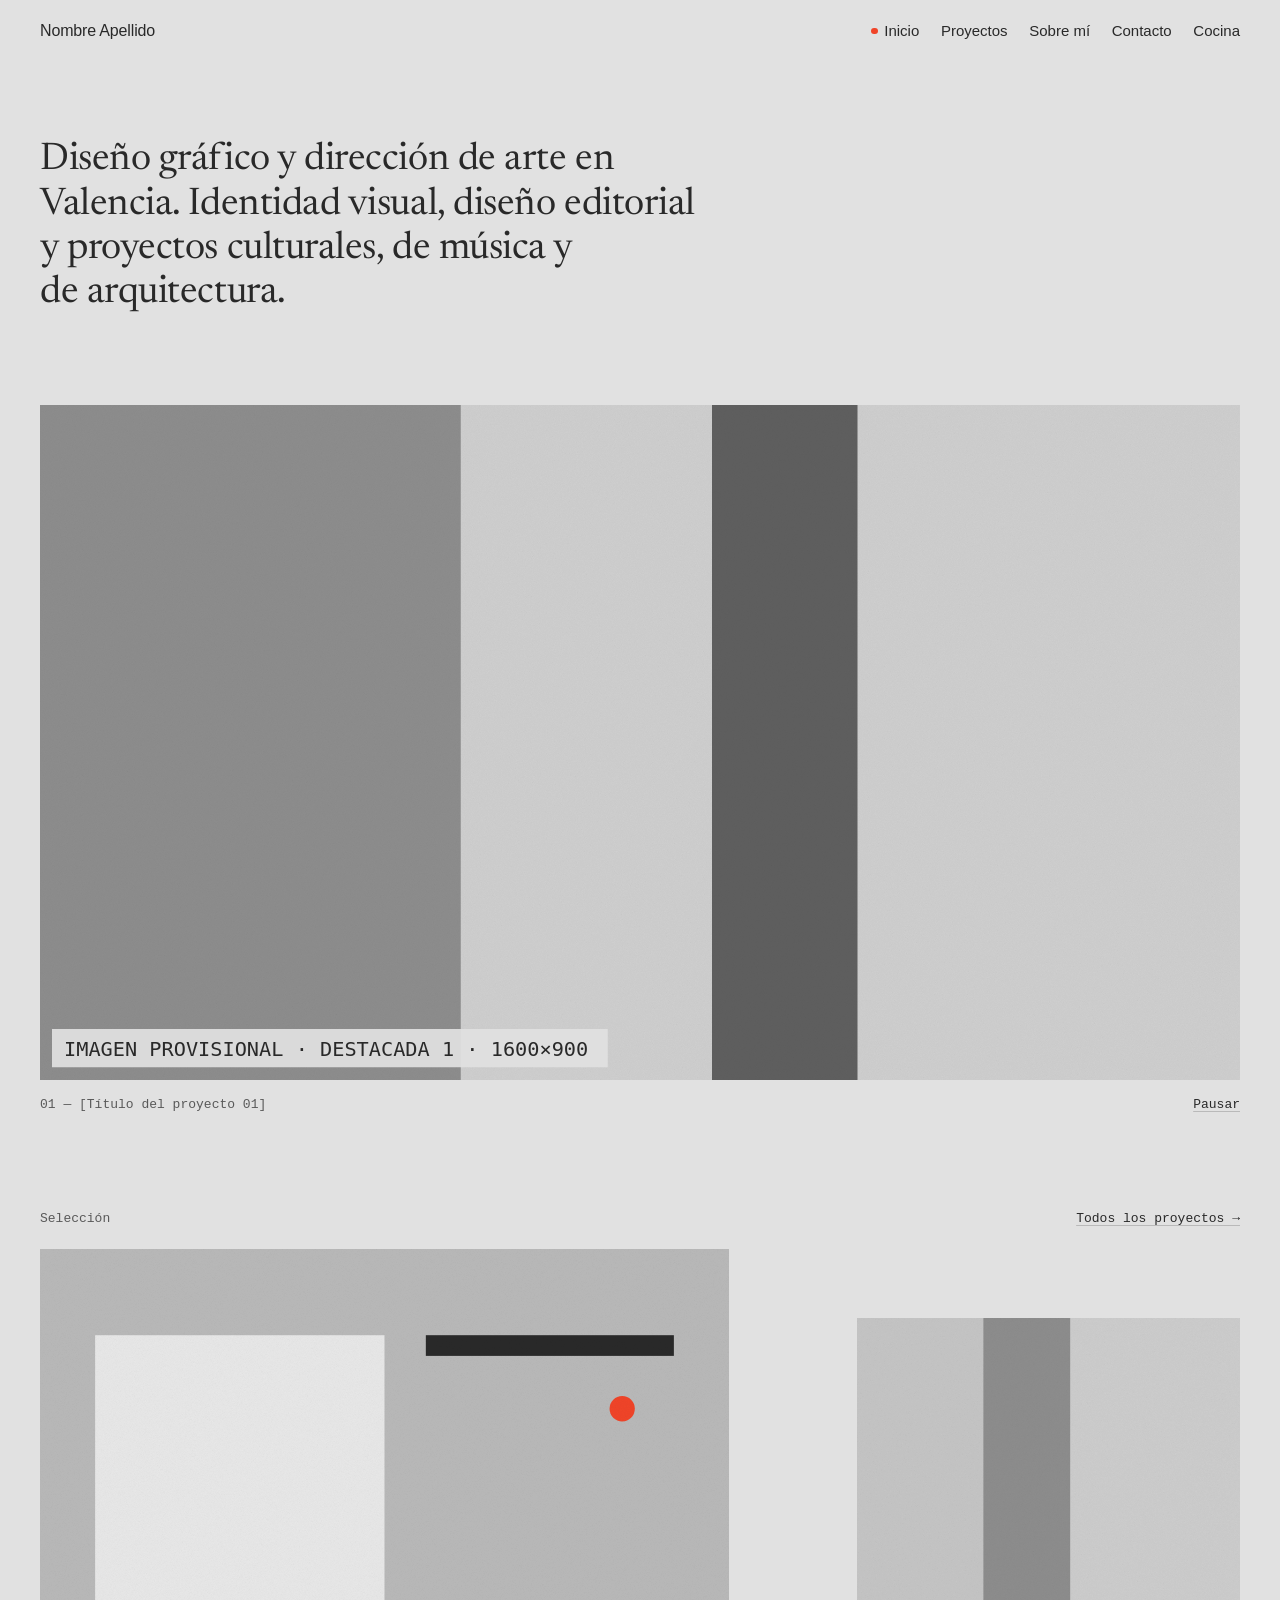
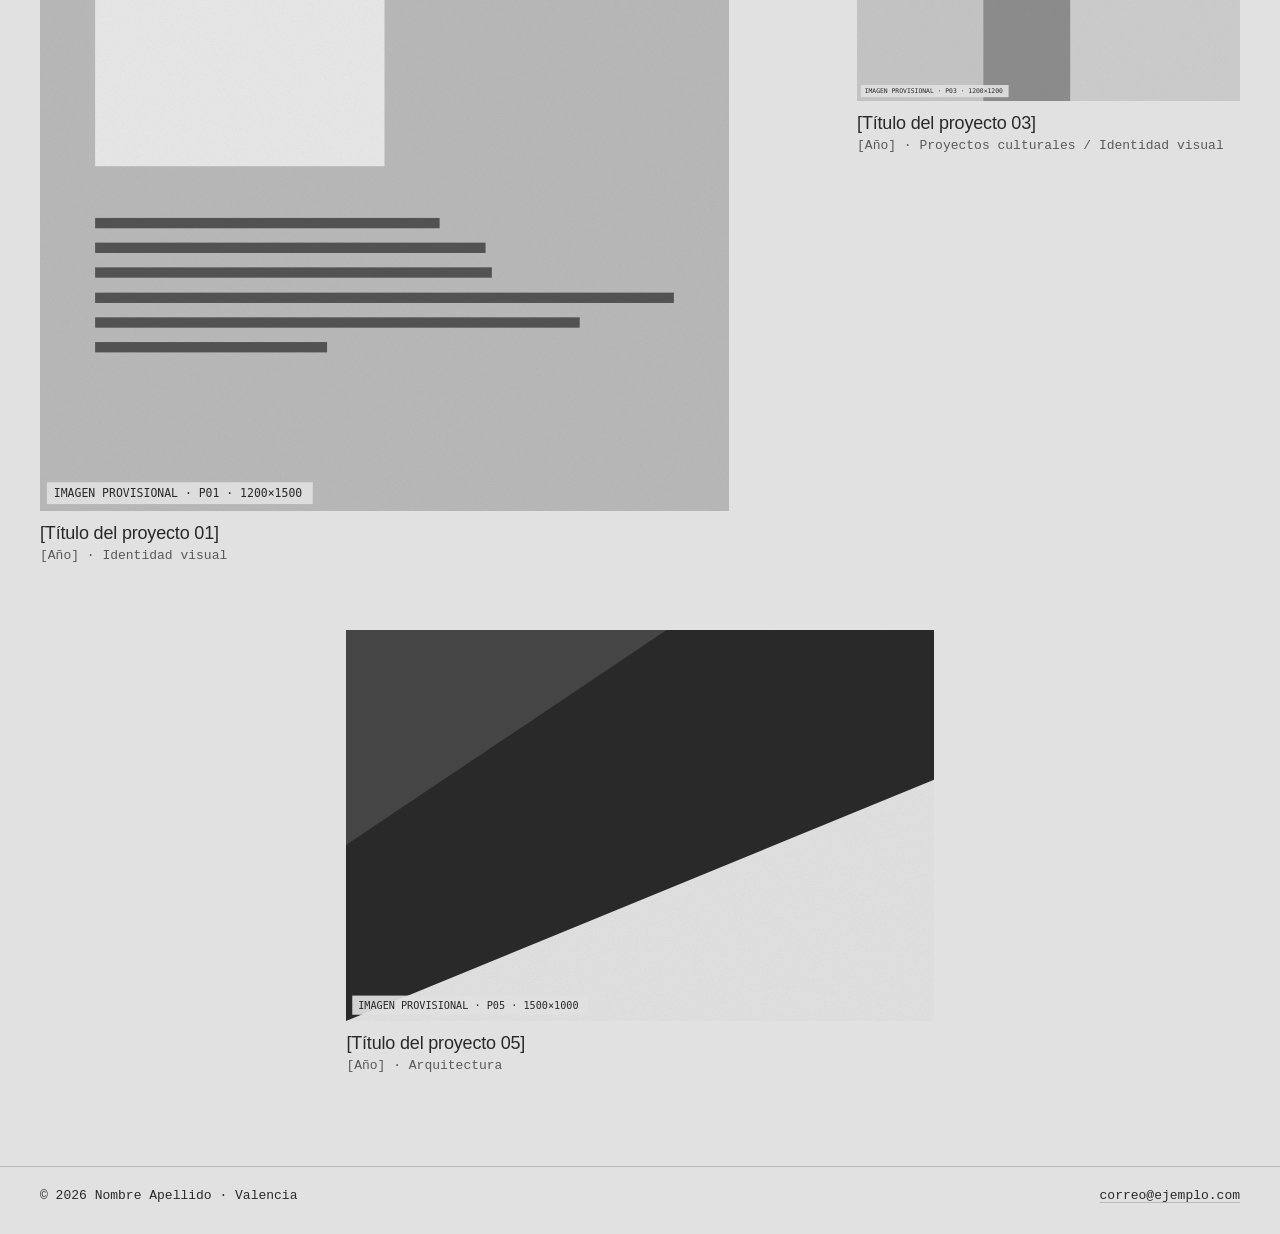
==== commit 8f9d14bf: "Add files via upload" ====
--- a/index.html
+++ b/index.html
@@ -3,14 +3,18 @@
 <head>
   <meta charset="utf-8">
   <meta name="viewport" content="width=device-width, initial-scale=1">
-  <title>Archivo visual abierto — Portfolio de diseño gráfico</title>
-  <meta name="description" content="Portfolio de diseño gráfico: identidad visual, diseño editorial, proyectos culturales, música, arquitectura y dirección de arte. (Texto provisional)">
-  <meta name="theme-color" content="#0b0b0b">
-  <meta property="og:type" content="website">
-  <meta property="og:title" content="Archivo visual abierto">
-  <meta property="og:description" content="Portfolio de diseño gráfico: identidad visual, diseño editorial y dirección de arte.">
-  <link rel="icon" href="img/favicon.svg" type="image/svg+xml">
-  <script>document.documentElement.classList.add('js')</script>
+  <title>Nombre Apellido — Diseño gráfico y dirección de arte en Valencia</title>
+  <meta name="description" content="Diseñador gráfico independiente y director de arte en Valencia: identidad visual, diseño editorial y proyectos culturales, de música y de arquitectura.">
+  <meta name="theme-color" content="#e1e1e1">
+  <link rel="icon" href="img/favicon-32.png" sizes="32x32" type="image/png">
+  <link rel="icon" href="img/favicon-16.png" sizes="16x16" type="image/png">
+  <link rel="icon" href="img/favicon.svg" sizes="any" type="image/svg+xml">
+  <link rel="apple-touch-icon" href="img/apple-touch-icon.png">
+  <!-- Newsreader (Google Fonts): carga sin bloquear la página; si no carga, se usa la serif del sistema -->
+  <link rel="preconnect" href="https://fonts.googleapis.com">
+  <link rel="preconnect" href="https://fonts.gstatic.com" crossorigin>
+  <link rel="stylesheet" href="https://fonts.googleapis.com/css2?family=Newsreader:ital,opsz,wght@0,6..72,400;0,6..72,500;1,6..72,400&display=swap" media="print" onload="this.media='all'">
+  <noscript><link rel="stylesheet" href="https://fonts.googleapis.com/css2?family=Newsreader:ital,opsz,wght@0,6..72,400;0,6..72,500;1,6..72,400&display=swap"></noscript>
   <link rel="stylesheet" href="css/base.css">
   <link rel="stylesheet" href="css/layout.css">
   <link rel="stylesheet" href="css/components.css">
@@ -23,146 +27,52 @@
   <a class="skip" href="#contenido">Saltar al contenido</a>
 
   <header class="site-header">
-    <a class="brand" href="#inicio" aria-label="Archivo visual abierto, inicio">
-      <span class="brand__mark" aria-hidden="true"></span>Archivo visual abierto
-    </a>
-    <nav class="nav" aria-label="Principal">
-      <ul>
-        <li><a href="#archivo" data-scramble>Archivo</a></li>
-        <li><a href="#exploraciones" data-scramble>Exploraciones</a></li>
-        <li><a href="#sobre" data-scramble>Sobre mí</a></li>
-        <li><a href="#contacto" data-scramble>Contacto</a></li>
-      </ul>
-    </nav>
+    <div class="wrap">
+      <a class="brand" href="index.html">Nombre Apellido</a>
+      <nav class="nav" aria-label="Principal">
+        <ul>
+        <li><a href="index.html" aria-current="page">Inicio</a></li>
+        <li><a href="proyectos.html">Proyectos</a></li>
+        <li><a href="sobre-mi.html">Sobre mí</a></li>
+        <li><a href="contacto.html">Contacto</a></li>
+        <li><a href="cocina.html">Cocina</a></li>
+        </ul>
+      </nav>
+    </div>
   </header>
 
   <main id="contenido" tabindex="-1">
 
-    <!-- 1 · PORTADA -->
-    <section class="hero" id="inicio" aria-labelledby="hero-title">
-      <div class="hero__top mono">
-        <span>Archivo visual abierto — Vol. 01</span>
-        <span>Diseñador gráfico</span>
-        <span>[Ciudad, País]</span>
-        <span>2026</span>
+    <section class="intro wrap grid" aria-label="Presentación">
+      <h1 class="lead">Diseño gráfico y dirección de arte en Valencia. Identidad visual, diseño editorial y proyectos culturales, de música y de arquitectura.</h1>
+    </section>
+
+    <section class="wrap stage" aria-label="Selección visual de proyectos">
+      <div class="stage__frame" id="stage">
+        <a class="stage__slide is-active" href="proyecto.html?id=01"><img src="img/feat-1.svg" width="1600" height="900" alt="Imagen provisional destacada 1" fetchpriority="high"></a>
       </div>
-
-      <div class="hero__names">
-        <div class="hero__block" aria-hidden="true"></div>
-        <h1 class="hero__name" id="hero-title" data-wave>
-          <span class="hero__line" data-split>Nombre</span>
-          <span class="hero__line hero__line--b" data-split>Apellido</span>
-        </h1>
-      </div>
-
-      <div class="hero__bottom">
-        <p class="lead hero__lead">Identidad visual, diseño editorial y dirección de arte para cultura, música y arquitectura.</p>
-        <ul class="hero__tags mono" aria-label="Especialidades">
-          <li>Identidad visual</li>
-          <li>Diseño editorial</li>
-          <li>Proyectos culturales</li>
-          <li>Música y arquitectura</li>
-          <li>Dirección de arte</li>
-        </ul>
-        <a class="hero__cta mono" href="#seleccion" data-cursor="Ir">Selección ↓</a>
+      <div class="stage__bar mono">
+        <span id="stage-caption" class="muted">01 — [Título del proyecto 01]</span>
+        <button class="stage__toggle" id="stage-toggle" type="button" hidden>Pausar</button>
       </div>
     </section>
 
-    <div class="marquee" aria-hidden="true">
-      <div class="marquee__track">
-        <div class="marquee__group"><span>Identidad visual</span>+<span>Diseño editorial</span>+<span>Proyectos culturales</span>+<span>Música</span>+<span>Arquitectura</span>+<span>Dirección de arte</span>+</div>
-        <div class="marquee__group"><span>Identidad visual</span>+<span>Diseño editorial</span>+<span>Proyectos culturales</span>+<span>Música</span>+<span>Arquitectura</span>+<span>Dirección de arte</span>+</div>
+    <section class="wrap" aria-labelledby="seleccion-t">
+      <div class="section-head">
+        <h2 id="seleccion-t" class="mono muted" style="font-weight:400">Selección</h2>
+        <a class="link mono" href="proyectos.html">Todos los proyectos →</a>
       </div>
-    </div>
-
-    <!-- 1b · SELECCIÓN (se genera desde js/data.js) -->
-    <section class="selection section" id="seleccion" aria-labelledby="seleccion-title">
-      <header class="section__head">
-        <p class="mono">01 — Selección</p>
-        <h2 class="h-xl reveal-mask" id="seleccion-title">Selección<br>de proyectos</h2>
-        <p class="mono note">Contenido provisional — sustitúyelo en js/data.js</p>
-      </header>
-      <div class="selection__grid" id="selection-grid"></div>
-      <noscript><p class="mono">Activa JavaScript para ver la selección, o ve directamente al <a href="proyecto.html?id=01">proyecto 01</a>.</p></noscript>
-    </section>
-
-    <!-- 2 · ARCHIVO -->
-    <section class="archive section section--ink" id="archivo" aria-labelledby="archivo-title">
-      <header class="section__head">
-        <p class="mono">02 — Archivo</p>
-        <div class="archive__head-row">
-          <h2 class="h-mega reveal-mask" id="archivo-title">Archivo</h2>
-          <span class="h-xl count" id="archive-count" aria-hidden="true"></span>
-        </div>
-      </header>
-      <div class="filters" id="filters" role="group" aria-label="Filtrar proyectos por categoría"></div>
-      <p class="sr-only" id="filter-status" role="status" aria-live="polite"></p>
-      <ol class="archive__list" id="archive-list" aria-label="Lista de proyectos"></ol>
-    </section>
-
-    <!-- 3 · EXPLORACIONES PERSONALES -->
-    <section class="explore section" id="exploraciones" aria-labelledby="exploraciones-title">
-      <header class="section__head">
-        <p class="mono">03 — Exploraciones personales</p>
-        <h2 class="h-xxl reveal-mask" id="exploraciones-title">Explora&shy;ciones</h2>
-        <p class="lead explore__intro">Gastronomía como territorio visual: cocina, mesa y mercado convertidos en sistemas gráficos. <span class="mono muted">(Texto provisional)</span></p>
-      </header>
-      <div class="explore__grid" id="explore-grid"></div>
-    </section>
-
-    <!-- 4 · SOBRE MÍ -->
-    <section class="about section section--ink" id="sobre" aria-labelledby="sobre-title">
-      <p class="mono muted" style="margin-bottom:1.5rem">04 — Sobre mí</p>
-      <div class="about__grid">
-        <div class="about__bio">
-          <h2 class="h-xxl reveal-mask" id="sobre-title">Sobre mí</h2>
-          <p class="lead reveal"><span class="badge">Provisional</span> Diseñador gráfico senior. Trabajo con identidad visual, diseño editorial, proyectos culturales, música, arquitectura y dirección de arte.</p>
-          <p class="prose reveal">[Biografía provisional] Escribe aquí tu trayectoria, tu forma de trabajar y qué tipo de proyectos buscas. Fuera del encargo, exploro la gastronomía como territorio visual.</p>
-        </div>
-        <div class="about__side">
-          <div>
-            <h3 class="mono label">Disciplinas</h3>
-            <ul class="list-lines">
-              <li>Identidad visual</li>
-              <li>Diseño editorial</li>
-              <li>Proyectos culturales</li>
-              <li>Música</li>
-              <li>Arquitectura</li>
-              <li>Dirección de arte</li>
-            </ul>
-          </div>
-          <div>
-            <h3 class="mono label">Experiencia <span class="badge">Provisional</span></h3>
-            <ol class="xp">
-              <li><span class="mono muted">[Año — Actualidad]</span><strong>[Cargo]</strong><span>[Estudio o empresa]</span></li>
-              <li><span class="mono muted">[Año — Año]</span><strong>[Cargo]</strong><span>[Estudio o empresa]</span></li>
-              <li><span class="mono muted">[Año — Año]</span><strong>[Cargo]</strong><span>[Estudio o empresa]</span></li>
-            </ol>
-          </div>
-        </div>
-      </div>
-    </section>
-
-    <!-- 5 · CONTACTO -->
-    <section class="contact section section--acid" id="contacto" aria-labelledby="contacto-title">
-      <div class="contact__inner">
-        <p class="mono">05 — Contacto</p>
-        <h2 class="h-xl reveal-mask" id="contacto-title">¿Hablamos?</h2>
-        <a class="contact__mail" href="mailto:correo@ejemplo.com" data-cursor="Escribir">correo@ejemplo.com</a>
-        <ul class="contact__links mono" aria-label="Enlaces profesionales">
-          <!-- Sustituye estas URL genéricas por tus perfiles -->
-          <li><a href="https://www.instagram.com/" target="_blank" rel="noopener noreferrer me">Instagram ↗</a></li>
-          <li><a href="https://www.behance.net/" target="_blank" rel="noopener noreferrer me">Behance ↗</a></li>
-          <li><a href="https://www.linkedin.com/" target="_blank" rel="noopener noreferrer me">LinkedIn ↗</a></li>
-        </ul>
+      <div class="works works--home grid" id="selection">
+        <noscript><p class="mono">Activa JavaScript para ver la selección o ve a <a class="link" href="proyectos.html">Proyectos</a>.</p></noscript>
       </div>
     </section>
   </main>
 
-  <footer class="site-footer mono">
-    <span>© <span data-year>2026</span> Nombre Apellido</span>
-    <span>Archivo visual abierto — contenido provisional</span>
-    <a href="#inicio">Volver arriba ↑</a>
+  <footer class="site-footer">
+    <div class="wrap mono">
+      <span>© <span data-year>2026</span> Nombre Apellido · Valencia</span>
+      <a class="link" data-email href="mailto:correo@ejemplo.com">correo@ejemplo.com</a>
+    </div>
   </footer>
 </body>
 </html>
--- a/css/base.css
+++ b/css/base.css
@@ -1,136 +1,103 @@
 /* ==========================================================================
-   BASE — tokens de diseño, reset, tipografía y utilidades de accesibilidad
-   Cambia aquí colores y fuentes: el resto del CSS solo usa estas variables.
+   BASE — tokens de diseño, reset, tipografía y accesibilidad.
+   Para cambiar colores o fuentes edita SOLO las variables de :root.
    ========================================================================== */
 
 :root {
-  /* Color */
-  --ink: #0b0b0b;
-  --paper: #ecece6;
-  --acid: #c8ff00;            /* acento: solo como fondo con tinta encima, o sobre tinta */
-  --mid: #cfcfc7;
-  --gray-on-paper: #55554f;   /* contraste ≈ 6.5:1 sobre --paper */
-  --gray-on-ink: #a8a8a1;     /* contraste ≈ 8:1 sobre --ink */
+  /* Color: tres colores base + neutros derivados */
+  --bg: #e1e1e1;          /* fondo principal */
+  --ink: #292929;         /* texto y elementos oscuros */
+  --accent: #f04428;      /* acento: solo puntos, subrayados y estados (≈2.9:1 sobre --bg: nunca como color de texto) */
+  --muted: #595959;       /* texto secundario, ≈5.3:1 sobre --bg */
+  --line: rgb(41 41 41 / 0.22);
+  --tile: #d3d3d3;        /* fondo mientras carga una imagen */
 
-  /* Tema activo: las secciones (.section--ink, .section--acid) lo redefinen */
-  --bg: var(--paper);
-  --fg: var(--ink);
-  --muted: var(--gray-on-paper);
-  --focus: var(--ink);
+  /* Tipografía (máx. 3 familias). Todas con alternativas de sistema. */
+  --sans: "Helvetica Neue", Helvetica, Inter, Arial, system-ui, sans-serif;
+  --serif: "Newsreader", "Iowan Old Style", "Palatino Linotype", Palatino, Georgia, serif;
+  --mono: ui-monospace, "SF Mono", SFMono-Regular, Menlo, Consolas, "Liberation Mono", monospace;
 
-  /* Tipografía: fuentes del sistema (sin descargas ni servicios externos).
-     Para usar una fuente propia: @font-face + cambia estas tres líneas. */
-  --font-display: "Arial Black", "Helvetica Neue", Helvetica, Arial, sans-serif;
-  --font-serif: "Iowan Old Style", "Palatino Linotype", Palatino, "Book Antiqua", Georgia, serif;
-  --font-mono: ui-monospace, "SF Mono", SFMono-Regular, Menlo, Consolas, "Liberation Mono", monospace;
+  /* Escala contenida */
+  --fs-s: 0.8125rem;
+  --fs-m: 1rem;
+  --fs-l: clamp(1.5rem, 1.1rem + 1.6vw, 2.5rem);   /* frases destacadas (serif) */
+  --fs-title: clamp(1.75rem, 1.2rem + 1.8vw, 2.75rem); /* título de página (sans) */
 
-  /* Escala fluida */
-  --fs-mega: clamp(3rem, 13.5vw, 17rem);
-  --fs-xxl: clamp(2.5rem, 9vw, 9rem);
-  --fs-xl: clamp(2rem, 6vw, 6rem);
-  --fs-l: clamp(1.4rem, 2.6vw, 2.4rem);
-  --fs-m: clamp(1rem, 0.35vw + 0.92rem, 1.25rem);
-  --fs-s: 0.75rem;
-
-  /* Espacio y líneas */
-  --gutter: clamp(1rem, 2.4vw, 2rem);
-  --pad-x: clamp(1rem, 3.2vw, 3rem);
-  --pad-y: clamp(4rem, 10vw, 9rem);
-  --line: 2px;
-  --header-h: 5.5rem;
+  /* Retícula y márgenes */
+  --margin: clamp(1rem, 3.2vw, 2.5rem);
+  --gap: clamp(1rem, 2vw, 1.75rem);
+  --max: 1680px;
+  --space: clamp(3rem, 7vw, 6.5rem);
 
   --ease: cubic-bezier(0.2, 0.7, 0.1, 1);
 }
 
-/* En móvil el nombre puede ser más grande: cabe a 15 vw incluso con Arial Black */
-@media (max-width: 47.99rem) {
-  :root { --fs-mega: clamp(3rem, 15vw, 17rem); }
-}
-@media (min-width: 48rem) {
-  :root { --header-h: 3.25rem; }
-}
-
-/* ---------- Reset mínimo ---------- */
 *, *::before, *::after { box-sizing: border-box; }
 
 html {
   -webkit-text-size-adjust: 100%;
   text-size-adjust: 100%;
-  scroll-padding-top: calc(var(--header-h) + 1rem);
+  scroll-padding-top: 4.5rem;
 }
 
 body {
   margin: 0;
-  background: var(--paper);
+  background: var(--bg);
   color: var(--ink);
-  font-family: var(--font-serif);
+  font-family: var(--sans);
   font-size: var(--fs-m);
-  line-height: 1.5;
+  line-height: 1.55;
   -webkit-font-smoothing: antialiased;
   text-rendering: optimizeLegibility;
 }
 
-h1, h2, h3, h4, p, figure, dl, dd, ol, ul { margin: 0; }
+h1, h2, h3, p, figure, dl, dd, ol, ul { margin: 0; }
 ul, ol { padding: 0; list-style: none; }
-
-img, svg { display: block; max-width: 100%; height: auto; }
-
+img, video { display: block; max-width: 100%; height: auto; }
 a { color: inherit; }
 button { font: inherit; color: inherit; }
 
-::selection { background: var(--acid); color: var(--ink); }
+/* ---------- Tipografía ---------- */
+h1, h2, h3 { font-weight: 500; letter-spacing: -0.015em; line-height: 1.1; }
 
-/* ---------- Tipografía ---------- */
-.h-mega, .h-xxl, .h-xl, .h-l {
-  font-family: var(--font-display);
-  font-weight: 900;
-  text-transform: uppercase;
-  letter-spacing: -0.04em;
-  line-height: 0.88;
-  text-wrap: balance;
+.title { font-size: var(--fs-title); letter-spacing: -0.025em; line-height: 1.04; }
+
+.lead {
+  font-family: var(--serif);
+  font-weight: 400;
+  font-size: var(--fs-l);
+  line-height: 1.16;
+  letter-spacing: -0.012em;
+  max-width: 28ch;
+  text-wrap: pretty;
 }
-.h-mega { font-size: var(--fs-mega); line-height: 0.8; letter-spacing: -0.05em; }
-.h-xxl  { font-size: var(--fs-xxl); }
-.h-xl   { font-size: var(--fs-xl); }
-.h-l    { font-size: var(--fs-l); line-height: 0.95; }
 
 .mono {
-  font-family: var(--font-mono);
+  font-family: var(--mono);
   font-size: var(--fs-s);
-  text-transform: uppercase;
-  letter-spacing: 0.06em;
-  line-height: 1.4;
-}
-.serif { font-family: var(--font-serif); }
-.lead {
-  font-family: var(--font-serif);
-  font-style: italic;
-  font-size: var(--fs-l);
-  line-height: 1.2;
-  letter-spacing: -0.01em;
-  max-width: 34ch;
+  line-height: 1.45;
+  letter-spacing: 0;
 }
 .muted { color: var(--muted); }
 
 .prose > * + * { margin-top: 1em; }
-.prose a { text-decoration-thickness: 2px; text-underline-offset: 0.2em; }
+.prose { max-width: 60ch; }
 
-.badge {
-  display: inline-block;
-  padding: 0.2em 0.55em;
-  border: var(--line) solid currentColor;
-  font-family: var(--font-mono);
-  font-size: var(--fs-s);
-  text-transform: uppercase;
-  letter-spacing: 0.06em;
-  line-height: 1.4;
+/* Enlaces: subrayado fino; el acento solo aparece al pasar o enfocar */
+.link {
+  text-decoration: underline;
+  text-decoration-thickness: 1px;
+  text-underline-offset: 0.22em;
+  text-decoration-color: var(--line);
+  transition: text-decoration-color 0.15s, text-decoration-thickness 0.15s;
+}
+.link:hover, .link:focus-visible {
+  text-decoration-color: var(--accent);
+  text-decoration-thickness: 2px;
 }
 
 /* ---------- Accesibilidad ---------- */
-:focus-visible {
-  outline: 3px solid var(--focus);
-  outline-offset: 3px;
-}
+:focus-visible { outline: 2px solid var(--ink); outline-offset: 3px; }
 :focus:not(:focus-visible) { outline: none; }
 main:focus { outline: none; }
 
@@ -139,7 +106,6 @@
   width: 1px; height: 1px;
   margin: -1px; padding: 0;
   overflow: hidden;
-  clip: rect(0 0 0 0);
   clip-path: inset(50%);
   white-space: nowrap;
   border: 0;
@@ -148,15 +114,11 @@
 .skip {
   position: fixed;
   top: 0.5rem; left: 0.5rem;
-  z-index: 200;
-  padding: 0.75rem 1rem;
-  background: var(--acid);
-  color: var(--ink);
-  border: var(--line) solid var(--ink);
-  font-family: var(--font-mono);
-  font-size: var(--fs-s);
-  text-transform: uppercase;
+  z-index: 100;
+  padding: 0.6rem 0.9rem;
+  background: var(--ink);
+  color: var(--bg);
   text-decoration: none;
-  transform: translateY(-200%);
+  transform: translateY(-250%);
 }
 .skip:focus { transform: none; }
--- a/css/layout.css
+++ b/css/layout.css
@@ -1,340 +1,255 @@
 /* ==========================================================================
-   LAYOUT — cabecera, secciones, retícula rota y composición de cada bloque
+   LAYOUT — cabecera, pie, contenedor y composición de cada página.
+   Una única retícula de 12 columnas, con márgenes y huecos consistentes.
    ========================================================================== */
 
-/* ---------- Cabecera ---------- */
+.wrap {
+  width: 100%;
+  max-width: var(--max);
+  margin-inline: auto;
+  padding-inline: var(--margin);
+}
+.grid {
+  display: grid;
+  grid-template-columns: repeat(12, minmax(0, 1fr));
+  column-gap: var(--gap);
+}
+main > section + section,
+#project > * + * { margin-top: var(--space); }
+#project > .pj-head + * { margin-top: 0; }
+
+/* El pie queda siempre al final, también en páginas cortas */
+body { display: flex; flex-direction: column; min-height: 100vh; min-height: 100svh; }
+main { flex: 1 0 auto; }
+.page-head { padding-top: clamp(2rem, 5vw, 4rem); margin-bottom: clamp(2rem, 5vw, 4rem); }
+
+/* ---------- Cabecera: nombre + navegación ---------- */
 .site-header {
   position: sticky;
   top: 0;
-  z-index: 40;
-  display: flex;
-  flex-wrap: wrap;
-  align-items: center;
-  justify-content: space-between;
-  gap: 0.35rem 1.5rem;
-  padding: 0.7rem var(--pad-x);
-  background: var(--paper);
-  color: var(--ink);
-  border-bottom: var(--line) solid var(--ink);
-  font-family: var(--font-mono);
-  font-size: var(--fs-s);
-  text-transform: uppercase;
-  letter-spacing: 0.06em;
-}
-.brand {
-  display: inline-flex;
-  align-items: center;
-  gap: 0.6rem;
-  font-weight: 700;
-  text-decoration: none;
-}
-.brand__mark {
-  width: 0.9rem; height: 0.9rem;
-  background: var(--acid);
-  border: var(--line) solid var(--ink);
-}
-.nav ul { display: flex; flex-wrap: wrap; gap: 0.1rem 0.2rem; }
-@media (min-width: 48rem) { .nav ul { gap: 0.1rem 1rem; } }
-.nav a {
-  display: inline-block;
-  padding: 0.25rem 0.4rem;
-  text-decoration: none;
-  border-bottom: var(--line) solid transparent;
-}
-.nav a:hover { border-bottom-color: var(--ink); }
-.nav a[aria-current] { background: var(--acid); border-bottom-color: var(--ink); }
-
-/* ---------- Secciones ---------- */
-.section {
-  padding: var(--pad-y) var(--pad-x);
+  z-index: 50;
   background: var(--bg);
-  color: var(--fg);
-}
-.section--ink {
-  --bg: var(--ink);
-  --fg: var(--paper);
-  --muted: var(--gray-on-ink);
-  --focus: var(--acid);
-}
-.section--acid {
-  --bg: var(--acid);
-  --fg: var(--ink);
-  --muted: var(--ink);
-  --focus: var(--ink);
-}
-.section__head {
-  display: grid;
-  gap: 1rem;
-  margin-bottom: clamp(2rem, 6vw, 5rem);
-}
-.section__head .note { color: var(--muted); }
-
-/* ---------- Portada ---------- */
-.hero {
-  position: relative;
-  display: flex;
-  flex-direction: column;
-  justify-content: space-between;
-  gap: 2rem;
-  min-height: calc(100svh - var(--header-h));
-  padding: 1.25rem var(--pad-x) var(--pad-x);
-  overflow: clip;
-}
-.hero__top {
-  display: grid;
-  grid-template-columns: repeat(2, 1fr);
-  gap: 0.5rem var(--gutter);
-  padding-bottom: 0.9rem;
-  border-bottom: var(--line) solid var(--ink);
-}
-.hero__names { position: relative; margin-block: auto; padding-block: 1rem; }
-.hero__name {
-  position: relative;
-  z-index: 1;
-  font-family: var(--font-display);
-  font-weight: 900;
-  font-size: var(--fs-mega);
-  line-height: 0.8;
-  letter-spacing: -0.05em;
-  text-transform: uppercase;
-}
-.hero__line { display: block; white-space: nowrap; }
-.hero__line--b { margin-left: clamp(1rem, 8vw, 14rem); }
-.hero__block {
-  position: absolute;
-  z-index: 0;
-  right: 1%;
-  top: 52%;
-  bottom: -2%;
-  width: 46%;
-  background: var(--acid);
-  border: var(--line) solid var(--ink);
-}
-.hero__bottom {
-  display: grid;
-  gap: 1.25rem var(--gutter);
-  padding-top: 1rem;
-  border-top: var(--line) solid var(--ink);
-  align-items: end;
-}
-.hero__tags { display: grid; gap: 0.25rem; }
-.hero__cta {
-  justify-self: start;
-  padding: 0.7rem 1rem;
-  background: var(--ink);
-  color: var(--paper);
-  text-decoration: none;
-  transition: background-color 0.2s, color 0.2s;
-}
-.hero__cta:hover { background: var(--acid); color: var(--ink); outline: var(--line) solid var(--ink); }
-
-@media (min-width: 48rem) {
-  .hero__top { grid-template-columns: repeat(4, 1fr); }
-  .hero__top span:nth-child(2) { text-align: left; }
-  .hero__top span:last-child { text-align: right; }
-  .hero__bottom { grid-template-columns: repeat(12, 1fr); }
-  .hero__lead { grid-column: 1 / 6; }
-  .hero__tags { grid-column: 7 / 10; }
-  .hero__cta { grid-column: 11 / 13; justify-self: end; }
-}
-
-/* ---------- Cinta ---------- */
-.marquee {
-  overflow: hidden;
-  white-space: nowrap;
-  background: var(--acid);
-  color: var(--ink);
-  border-block: var(--line) solid var(--ink);
-  font-family: var(--font-display);
-  font-weight: 900;
-  font-size: clamp(1.1rem, 2.2vw, 1.8rem);
-  text-transform: uppercase;
-  letter-spacing: -0.02em;
-}
-.marquee__track { display: inline-flex; }
-.marquee__group { display: inline-block; padding: 0.6em 0; }
-.marquee__group span { padding-inline: 0.9em; }
-
-/* ---------- Selección ---------- */
-.selection__grid {
-  display: grid;
-  grid-template-columns: 1fr;
-  gap: clamp(2.5rem, 6vw, 5rem) var(--gutter);
-}
-.card:nth-child(odd) { margin-right: 8%; }
-.card:nth-child(even) { margin-left: 12%; }
-.card--more { margin: 0 !important; }
-
-@media (min-width: 48rem) {
-  .selection__grid { grid-template-columns: repeat(12, 1fr); }
-  .card:nth-child(odd), .card:nth-child(even) { margin-inline: 0; }
-  .card:nth-child(1) { grid-column: 1 / 8; }
-  .card:nth-child(2) { grid-column: 9 / 13; margin-top: 14vw; }
-  .card:nth-child(3) { grid-column: 3 / 9; }
-  .card--more { grid-column: 10 / 13; align-self: end; }
-}
-
-/* ---------- Archivo ---------- */
-.archive__head-row {
+}
+.site-header .wrap {
   display: flex;
   flex-wrap: wrap;
   align-items: baseline;
-  gap: 0.5rem 1.5rem;
-}
-.count { color: var(--acid); }
-
-/* ---------- Exploraciones ---------- */
-.explore__intro { max-width: 40ch; }
-.explore__grid {
+  justify-content: space-between;
+  gap: 0.25rem 2rem;
+  padding-block: 1rem;
+}
+.brand {
+  font-weight: 500;
+  letter-spacing: -0.01em;
+  text-decoration: none;
+}
+.nav ul { display: flex; flex-wrap: wrap; gap: 0 1.35rem; }
+.nav a {
+  position: relative;
+  display: inline-block;
+  padding: 0.2rem 0;
+  font-size: 0.9375rem;
+  text-decoration: none;
+}
+.nav a:hover { text-decoration: underline; text-decoration-thickness: 1px; text-underline-offset: 0.25em; }
+/* Página actual: punto de acento (debajo del texto en móvil, delante en pantallas anchas) */
+.nav a[aria-current]::before {
+  content: "";
+  position: absolute;
+  left: 50%;
+  bottom: -0.15rem;
+  width: 0.35rem;
+  height: 0.35rem;
+  margin-left: -0.175rem;
+  border-radius: 50%;
+  background: var(--accent);
+}
+@media (min-width: 48rem) {
+  .nav a[aria-current]::before {
+    left: -0.8rem;
+    bottom: auto;
+    top: 50%;
+    width: 0.4rem;
+    height: 0.4rem;
+    margin: -0.2rem 0 0;
+  }
+}
+@media (max-width: 30rem) { .nav ul { gap: 0 1rem; } }
+
+/* ---------- Pie ---------- */
+.site-footer { margin-top: var(--space); border-top: 1px solid var(--line); }
+.site-footer .wrap {
+  display: flex;
+  flex-wrap: wrap;
+  justify-content: space-between;
+  gap: 0.35rem 2rem;
+  padding-block: 1.25rem 1.75rem;
+}
+
+/* ---------- Inicio ---------- */
+.intro { padding-top: clamp(2rem, 6vw, 5rem); }
+.intro .lead { max-width: 30ch; grid-column: 1 / -1; }
+@media (min-width: 48rem) {
+  .intro .lead { grid-column: 1 / 10; }
+}
+
+.section-head {
+  display: flex;
+  justify-content: space-between;
+  align-items: baseline;
+  gap: 1rem;
+  margin-bottom: 1.25rem;
+}
+
+/* ---------- Pieza visual destacada ---------- */
+.stage__frame {
+  position: relative;
+  aspect-ratio: 16 / 9;
+  overflow: hidden;
+  background: var(--tile);
+}
+.stage__slide, .stage__media {
+  position: absolute;
+  inset: 0;
+  width: 100%;
+  height: 100%;
+  object-fit: cover;
+}
+.stage__slide { display: block; opacity: 0; }
+.stage__slide.is-active { opacity: 1; }
+.stage__slide img { width: 100%; height: 100%; object-fit: cover; }
+.stage__bar {
+  display: flex;
+  justify-content: space-between;
+  align-items: center;
+  gap: 1rem;
+  margin-top: 0.7rem;
+}
+.stage__toggle {
+  padding: 0.35rem 0;
+  background: none;
+  border: 0;
+  font: inherit;
+  cursor: pointer;
+  text-decoration: underline;
+  text-decoration-thickness: 1px;
+  text-underline-offset: 0.22em;
+  text-decoration-color: var(--line);
+}
+.stage__toggle:hover { text-decoration-color: var(--accent); text-decoration-thickness: 2px; }
+.stage__toggle[hidden] { display: none; }
+
+/* ---------- Retícula de proyectos ---------- */
+.works { row-gap: clamp(2rem, 5vw, 4.5rem); align-items: start; }
+.works > .work { grid-column: 1 / -1; }
+@media (min-width: 40rem) {
+  .works > .work { grid-column: span 6; }
+}
+/* Composición asimétrica en escritorio (solo donde aporta ritmo) */
+@media (min-width: 64rem) {
+  .works--home > .work:nth-child(1) { grid-column: 1 / 8; }
+  .works--home > .work:nth-child(2) { grid-column: 9 / 13; margin-top: 18%; }
+  .works--home > .work:nth-child(3) { grid-column: 4 / 10; }
+
+  .works--all > .work:nth-child(6n+1) { grid-column: 1 / 8; }
+  .works--all > .work:nth-child(6n+2) { grid-column: 9 / 13; margin-top: 14%; }
+  .works--all > .work:nth-child(6n+3) { grid-column: 1 / 5; }
+  .works--all > .work:nth-child(6n+4) { grid-column: 6 / 13; }
+  .works--all > .work:nth-child(6n+5) { grid-column: 2 / 8; }
+  .works--all > .work:nth-child(6n+6) { grid-column: 9 / 13; }
+}
+
+/* ---------- Sobre mí ---------- */
+.about { row-gap: clamp(2rem, 5vw, 3.5rem); }
+.about__fig { grid-column: 1 / -1; }
+.about__body { grid-column: 1 / -1; }
+@media (min-width: 64rem) {
+  .about__body { grid-column: 1 / 8; grid-row: 1; }
+  .about__fig  { grid-column: 9 / 13; grid-row: 1; }
+}
+.rows > div {
   display: grid;
   grid-template-columns: 1fr;
-  gap: clamp(2rem, 5vw, 4rem) var(--gutter);
-  align-items: start;
-}
-.tile:nth-child(odd) { margin-right: 10%; }
-.tile:nth-child(even) { margin-left: 14%; }
-
-@media (min-width: 48rem) {
-  .explore__grid { grid-template-columns: repeat(12, 1fr); }
-  .tile:nth-child(odd), .tile:nth-child(even) { margin-inline: 0; }
-  .tile--a { grid-column: 1 / 6; }
-  .tile--b { grid-column: 7 / 13; margin-top: 8vw; }
-  .tile--c { grid-column: 2 / 8; }
-  .tile--d { grid-column: 9 / 13; margin-top: -6vw; }
-}
-
-/* ---------- Sobre mí ---------- */
-.about__grid { display: grid; gap: 3rem var(--gutter); }
-.about__bio > * + * { margin-top: 1.5rem; }
-.about__side > * + * { margin-top: 2.5rem; }
-.about .lead { max-width: 28ch; }
-
-@media (min-width: 64rem) {
-  .about__grid { grid-template-columns: repeat(12, 1fr); }
-  .about__bio { grid-column: 1 / 8; }
-  .about__side { grid-column: 9 / 13; }
-}
+  gap: 0.2rem 1.5rem;
+  padding: 1rem 0;
+  border-top: 1px solid var(--line);
+}
+@media (min-width: 40rem) {
+  .rows > div { grid-template-columns: 11rem 1fr; }
+}
+.rows dt { color: var(--muted); }
+.stack > * + * { margin-top: clamp(2rem, 4vw, 3rem); }
 
 /* ---------- Contacto ---------- */
-.contact__inner { display: grid; gap: clamp(1.5rem, 4vw, 3rem); }
-.contact__links { display: flex; flex-wrap: wrap; gap: 0.75rem 1.5rem; }
-
-/* ---------- Pie ---------- */
-.site-footer {
-  --focus: var(--acid);
-  display: flex;
-  flex-wrap: wrap;
-  justify-content: space-between;
-  gap: 0.5rem 1.5rem;
-  padding: 1.25rem var(--pad-x);
-  background: var(--ink);
-  color: var(--paper);
-}
-
-/* ==========================================================================
-   PÁGINA DE PROYECTO
-   ========================================================================== */
-.pj-head { padding: 1.5rem var(--pad-x) 2.5rem; }
-.pj-back {
+.contact { padding-top: clamp(2rem, 6vw, 5rem); }
+.contact .lead { max-width: 20ch; }
+.contact__mail {
   display: inline-block;
-  margin-bottom: clamp(2rem, 6vw, 5rem);
-  padding: 0.5rem 0;
-  text-decoration: none;
-  border-bottom: var(--line) solid var(--ink);
-}
-.pj-back:hover { background: var(--acid); }
-.pj-titlebar { display: grid; gap: 1.25rem; justify-items: start; }
-.pj-num {
-  display: inline-block;
-  padding: 0.2em 0.5em;
-  background: var(--acid);
-  border: var(--line) solid var(--ink);
-  font-family: var(--font-display);
-  font-weight: 900;
-  font-size: var(--fs-l);
-  line-height: 1;
-}
+  margin-top: clamp(1.5rem, 4vw, 3rem);
+  font-size: clamp(1.4rem, 1rem + 2.6vw, 3rem);
+  font-weight: 500;
+  letter-spacing: -0.025em;
+  line-height: 1.1;
+  overflow-wrap: anywhere;
+}
+.contact__links { display: flex; flex-wrap: wrap; gap: 0.4rem 1.75rem; margin-top: clamp(1.5rem, 4vw, 2.5rem); }
+
+/* ---------- Cocina ---------- */
+.kitchen { row-gap: clamp(2rem, 5vw, 4rem); align-items: start; }
+.kitchen > .tile { grid-column: 1 / -1; }
+@media (min-width: 40rem) {
+  .kitchen > .tile { grid-column: span 6; }
+}
+@media (min-width: 64rem) {
+  .kitchen > .tile:nth-child(1) { grid-column: 1 / 9; }
+  .kitchen > .tile:nth-child(2) { grid-column: 10 / 13; }
+  .kitchen > .tile:nth-child(3) { grid-column: 1 / 6; }
+  .kitchen > .tile:nth-child(4) { grid-column: 7 / 10; margin-top: 12%; }
+  .kitchen > .tile:nth-child(5) { grid-column: 4 / 13; }
+  .kitchen > .tile:nth-child(6) { grid-column: 1 / 7; }
+}
+
+/* ---------- Ficha de proyecto ---------- */
+.pj-back { display: inline-block; margin-bottom: clamp(1.5rem, 4vw, 3rem); }
+.pj-head .title { max-width: 18ch; }
 .pj-meta {
   display: grid;
-  grid-template-columns: repeat(2, 1fr);
-  gap: 1.25rem var(--gutter);
-  margin-top: clamp(2rem, 5vw, 4rem);
+  grid-template-columns: repeat(2, minmax(0, 1fr));
+  gap: 1.25rem var(--gap);
+  margin-top: clamp(1.5rem, 4vw, 2.5rem);
   padding-top: 1rem;
-  border-top: var(--line) solid var(--ink);
-}
-.pj-meta dt { color: var(--muted); margin-bottom: 0.25rem; }
-.pj-meta dd { font-size: var(--fs-m); }
-
-.pj-hero {
-  display: grid;
-  gap: 2rem var(--gutter);
-  padding: 0 var(--pad-x) var(--pad-y);
-}
-.pj-hero__fig img { border: var(--line) solid var(--ink); width: 100%; background: var(--mid); }
-.pj-hero__text > * + * { margin-top: 1.25rem; }
-.pj-hero__text .lead { max-width: 24ch; }
-
-.pj-gallery {
-  display: grid;
-  grid-template-columns: 1fr;
-  gap: clamp(1.5rem, 4vw, 4rem) var(--gutter);
-  padding: 0 var(--pad-x) var(--pad-y);
-}
-.pj-gallery figure img { width: 100%; border: var(--line) solid var(--ink); background: var(--mid); }
-.pj-gallery figcaption { margin-top: 0.5rem; color: var(--muted); }
-.pj-gallery .layout-left { margin-right: 8%; }
-.pj-gallery .layout-right { margin-left: 12%; }
-.pj-gallery .layout-center { margin-inline: 4%; }
-
-.pj-process ol { counter-reset: step; display: grid; margin-top: 1rem; }
+  border-top: 1px solid var(--line);
+}
+.pj-meta dt { color: var(--muted); }
+@media (min-width: 48rem) { .pj-meta { grid-template-columns: repeat(4, minmax(0, 1fr)); } }
+
+.pj-lead { row-gap: 2rem; }
+.pj-lead > * { grid-column: 1 / -1; }
+@media (min-width: 64rem) {
+  .pj-lead > .lead { grid-column: 1 / 7; }
+  .pj-lead > .prose { grid-column: 8 / 13; }
+}
+
+.pj-gallery { row-gap: var(--gap); align-items: start; }
+.pj-gallery > figure { grid-column: 1 / -1; }
+@media (min-width: 40rem) {
+  .pj-gallery > .is-wide { grid-column: 1 / -1; }
+  .pj-gallery > .is-tall { grid-column: 1 / 7; }
+  .pj-gallery > .is-square { grid-column: 7 / 13; margin-top: 12%; }
+}
+.pj-gallery figcaption { margin-top: 0.5rem; }
+
 .pj-process li {
-  counter-increment: step;
-  display: grid;
-  gap: 0.75rem var(--gutter);
-  padding: 1.75rem 0;
-  border-top: var(--line) solid currentColor;
-}
-.pj-process li::before {
-  content: counter(step, decimal-leading-zero);
-  font-family: var(--font-display);
-  font-size: var(--fs-xl);
-  line-height: 0.9;
-  letter-spacing: -0.05em;
-  color: var(--acid);
-}
-.pj-process li:last-child { border-bottom: var(--line) solid currentColor; }
-.pj-process h3 { margin-bottom: 0.5rem; }
-
-.pj-credits { display: grid; gap: 2rem var(--gutter); }
-.pj-credits dl { display: grid; gap: 0; }
-.pj-credits dl > div {
-  display: grid;
-  grid-template-columns: minmax(8rem, 1fr) 2fr;
-  gap: 1rem;
-  padding: 0.8rem 0;
-  border-top: var(--line) solid var(--ink);
-}
-.pj-credits dt { color: var(--muted); }
-
-.pj-pager { display: grid; gap: var(--gutter); }
-
-@media (min-width: 48rem) {
-  .pj-titlebar { grid-template-columns: auto 1fr; align-items: start; gap: 1.5rem; }
-  .pj-meta { grid-template-columns: repeat(4, 1fr); }
-  .pj-hero { grid-template-columns: repeat(12, 1fr); align-items: start; }
-  .pj-hero__fig { grid-column: 1 / 8; }
-  .pj-hero__text { grid-column: 8 / 13; position: sticky; top: calc(var(--header-h) + 1.5rem); }
-
-  .pj-gallery { grid-template-columns: repeat(12, 1fr); }
-  .pj-gallery .layout-full { grid-column: 1 / -1; }
-  .pj-gallery .layout-left { grid-column: 1 / 8; margin-right: 0; }
-  .pj-gallery .layout-right { grid-column: 6 / 13; margin: 0; }
-  .pj-gallery .layout-center { grid-column: 3 / 11; margin: 0; }
-
-  .pj-process li { grid-template-columns: 8rem 1fr 2fr; align-items: start; }
-  .pj-process li::before { grid-column: 1; }
-  .pj-credits { grid-template-columns: repeat(12, 1fr); }
-  .pj-credits > h2 { grid-column: 1 / 5; }
-  .pj-credits dl { grid-column: 5 / 13; }
-  .pj-pager { grid-template-columns: 1fr 1fr; }
-}
+  display: grid;
+  grid-template-columns: 3rem 1fr;
+  gap: 0.25rem 1rem;
+  padding: 1rem 0;
+  border-top: 1px solid var(--line);
+}
+@media (min-width: 48rem) { .pj-process li { grid-template-columns: 3rem 11rem 1fr; } }
+.pj-process li > p { grid-column: 2; }
+@media (min-width: 48rem) { .pj-process li > p { grid-column: 3; } }
+
+.pj-pager { display: flex; justify-content: space-between; gap: 1.5rem; padding-top: 1.25rem; border-top: 1px solid var(--line); }
+.pj-pager a { display: grid; gap: 0.15rem; text-decoration: none; }
+.pj-pager__next { text-align: right; }
--- a/css/components.css
+++ b/css/components.css
@@ -1,263 +1,59 @@
 /* ==========================================================================
-   COMPONENTES — tarjetas, filtros, filas del archivo, teselas, cursor, vista previa
+   COMPONENTES — ficha de proyecto en retícula, imágenes y etiquetas.
    ========================================================================== */
 
-/* ---------- Tarjeta de proyecto (selección) ---------- */
-.card { position: relative; }
-.card__link { display: block; text-decoration: none; }
-.card__fig {
-  position: relative;
-  overflow: hidden;
-  background: var(--mid);
-  border: var(--line) solid var(--ink);
-}
-.card__fig img { width: 100%; height: auto; transition: transform 0.8s var(--ease); }
-.card__link:hover .card__fig img,
-.card__link:focus-visible .card__fig img { transform: scale(1.04); }
-.card__num {
-  position: absolute;
-  top: 0; left: 0;
-  z-index: 2;
-  padding: 0.35em 0.6em;
-  background: var(--acid);
-  border-right: var(--line) solid var(--ink);
-  border-bottom: var(--line) solid var(--ink);
-  font-family: var(--font-display);
-  font-weight: 900;
-  font-size: var(--fs-l);
-  line-height: 1;
-}
-.card__meta {
-  display: flex;
-  flex-wrap: wrap;
-  justify-content: space-between;
-  align-items: baseline;
-  gap: 0.35rem 1rem;
-  padding-top: 0.75rem;
-}
-.card__title {
-  font-family: var(--font-display);
-  font-size: var(--fs-l);
-  text-transform: uppercase;
-  letter-spacing: -0.03em;
-  line-height: 0.95;
-}
-.card__link:hover .card__title { text-decoration: underline; text-decoration-thickness: 3px; text-underline-offset: 0.12em; }
-
-.more {
-  display: flex;
-  flex-direction: column;
-  justify-content: space-between;
-  gap: 2rem;
-  height: 100%;
-  min-height: 14rem;
-  padding: 1.25rem;
-  background: var(--acid);
-  color: var(--ink);
-  border: var(--line) solid var(--ink);
-  text-decoration: none;
-  transition: background-color 0.2s, color 0.2s;
-}
-.more__n {
-  font-family: var(--font-display);
-  font-weight: 900;
-  font-size: var(--fs-xxl);
-  line-height: 0.85;
-  letter-spacing: -0.05em;
-}
-.more:hover { background: var(--ink); color: var(--acid); }
-
-/* ---------- Filtros ---------- */
-.filters { display: flex; flex-wrap: wrap; gap: 0.5rem; margin-bottom: 2rem; }
-.chip {
-  min-height: 2.75rem;
-  padding: 0.6rem 0.9rem;
-  background: transparent;
-  border: var(--line) solid currentColor;
-  font-family: var(--font-mono);
-  font-size: var(--fs-s);
-  text-transform: uppercase;
-  letter-spacing: 0.06em;
-  cursor: pointer;
-  transition: background-color 0.15s, color 0.15s, border-color 0.15s;
-}
-.chip:hover { background: var(--fg); color: var(--bg); }
-.chip[aria-pressed="true"] { background: var(--acid); color: var(--ink); border-color: var(--acid); }
-.chip__n { opacity: 0.7; }
-
-/* ---------- Lista del archivo ---------- */
-.archive__list { border-top: var(--line) solid currentColor; }
-.row { border-bottom: var(--line) solid currentColor; }
-.row[hidden] { display: none; }
-.row__link {
-  display: grid;
-  grid-template-columns: 2.4rem 1fr auto;
-  grid-template-areas:
-    "num   title title"
-    "num   cat   year"
-    "thumb thumb thumb";
-  gap: 0.35rem 1rem;
-  align-items: baseline;
-  padding: 1.1rem 0;
-  color: inherit;
-  text-decoration: none;
-  transition: background-color 0.2s, color 0.2s, padding 0.3s var(--ease);
-}
-.row__num   { grid-area: num; }
-.row__title {
-  grid-area: title;
-  font-family: var(--font-display);
-  font-size: clamp(1.5rem, 6.5vw, 2.4rem);
-  font-weight: 900;
-  text-transform: uppercase;
-  letter-spacing: -0.035em;
-  line-height: 0.95;
-}
-.row__cat   { grid-area: cat; color: var(--muted); }
-.row__year  { grid-area: year; color: var(--muted); }
-.row__thumb {
-  grid-area: thumb;
+/* Imágenes: fondo neutro mientras cargan; sin bordes ni sombras */
+.fig img, .work__fig img, .tile img {
   width: 100%;
-  aspect-ratio: 16 / 9;
-  object-fit: cover;
-  margin-top: 0.6rem;
-  border: var(--line) solid currentColor;
-  background: var(--mid);
-}
-.row__link:hover,
-.row__link:focus-visible { background: var(--acid); color: var(--ink); padding-inline: 1rem; }
-.row__link:hover .row__cat, .row__link:hover .row__year,
-.row__link:focus-visible .row__cat, .row__link:focus-visible .row__year { color: var(--ink); }
-.row__link:focus-visible { outline-offset: -3px; }
-
-@media (min-width: 48rem) {
-  .row__link {
-    grid-template-columns: 4.5rem 1fr 15rem 4.5rem;
-    grid-template-areas:
-      "num title cat year"
-      "thumb thumb thumb thumb";
-    gap: 0 1rem;
-    align-items: center;
-    padding: 1.4rem 0;
-  }
-  .row__title { font-size: clamp(1.8rem, 4vw, 4rem); }
-  .row__year { text-align: right; }
-}
-/* Con ratón y pantalla amplia, la miniatura se sustituye por la vista previa flotante */
-@media (min-width: 64rem) and (hover: hover) {
-  .row__thumb { display: none; }
+  height: auto;
+  background: var(--tile);
 }
 
-/* ---------- Vista previa flotante ---------- */
-.peek {
-  position: fixed;
-  left: 0; top: 0;
-  z-index: 60;
-  width: min(24vw, 340px);
-  background: var(--mid);
-  border: var(--line) solid var(--ink);
-  pointer-events: none;
+/* ---------- Proyecto en la retícula ---------- */
+.work__link { display: block; text-decoration: none; }
+.work__fig { overflow: hidden; background: var(--tile); }
+.work__meta { display: grid; gap: 0.15rem; padding-top: 0.75rem; }
+.work__title {
+  position: relative;
+  font-size: 1.125rem;
+  font-weight: 500;
+  letter-spacing: -0.01em;
+  line-height: 1.2;
+}
+/* Indicador de acento al pasar o enfocar */
+.work__title::before {
+  content: "";
+  position: absolute;
+  left: -0.85rem;
+  top: 0.42em;
+  width: 0.45rem;
+  height: 0.45rem;
+  border-radius: 50%;
+  background: var(--accent);
   opacity: 0;
-  transition: opacity 0.18s;
-  will-change: transform;
+  transition: opacity 0.15s;
 }
-.peek.is-on { opacity: 1; }
-.peek img { width: 100%; height: auto; }
+.work__link:hover .work__title,
+.work__link:focus-visible .work__title {
+  text-decoration: underline;
+  text-decoration-thickness: 1px;
+  text-underline-offset: 0.2em;
+}
+.work__link:hover .work__title::before,
+.work__link:focus-visible .work__title::before { opacity: 1; }
+.work__link:focus-visible { outline-offset: 6px; }
 
-/* ---------- Teselas de exploraciones ---------- */
-.tile img {
-  width: 100%;
-  border: var(--line) solid var(--ink);
-  background: var(--mid);
+/* ---------- Cocina ---------- */
+.tile figcaption { display: grid; gap: 0.1rem; padding-top: 0.6rem; }
+
+/* ---------- Etiqueta de contenido provisional ---------- */
+.tag {
+  display: inline-block;
+  padding: 0 0.4em;
+  border: 1px solid currentColor;
+  border-radius: 2px;
+  font-family: var(--mono);
+  font-size: 0.6875rem;
+  line-height: 1.5;
+  vertical-align: 0.1em;
 }
-.tile figcaption { display: grid; gap: 0.4rem; padding-top: 0.75rem; }
-.tile figcaption p { max-width: 38ch; }
-
-/* ---------- Biografía y datos ---------- */
-.list-lines > li {
-  padding: 0.6rem 0;
-  border-top: var(--line) solid currentColor;
-}
-.list-lines > li:last-child { border-bottom: var(--line) solid currentColor; }
-.label { color: var(--muted); margin-bottom: 0.75rem; }
-
-.xp > li {
-  display: grid;
-  gap: 0.15rem;
-  padding: 0.9rem 0;
-  border-top: var(--line) solid currentColor;
-}
-.xp > li:last-child { border-bottom: var(--line) solid currentColor; }
-.xp strong { font-family: var(--font-display); font-weight: 900; text-transform: uppercase; letter-spacing: -0.02em; }
-
-/* ---------- Contacto ---------- */
-.contact__mail {
-  display: block;
-  font-family: var(--font-display);
-  font-weight: 900;
-  font-size: clamp(1.5rem, 6.2vw, 7rem);
-  letter-spacing: -0.04em;
-  line-height: 1;
-  text-decoration: none;
-  overflow-wrap: anywhere;
-  padding-bottom: 0.15em;
-  border-bottom: var(--line) solid var(--ink);
-  transition: background-color 0.2s, color 0.2s;
-}
-.contact__mail:hover { background: var(--ink); color: var(--acid); }
-.contact__links a {
-  display: inline-block;
-  padding: 0.7rem 1rem;
-  border: var(--line) solid var(--ink);
-  text-decoration: none;
-  transition: background-color 0.2s, color 0.2s;
-}
-.contact__links a:hover { background: var(--ink); color: var(--acid); }
-
-/* ---------- Pie de proyecto ---------- */
-.pj-pager a {
-  display: grid;
-  gap: 0.75rem;
-  padding: 1.5rem;
-  border: var(--line) solid var(--ink);
-  text-decoration: none;
-  transition: background-color 0.2s, color 0.2s;
-}
-.pj-pager a:hover { background: var(--ink); color: var(--acid); }
-.pj-pager__next { text-align: left; }
-@media (min-width: 48rem) { .pj-pager__next { text-align: right; } }
-
-/* ---------- Cursor ---------- */
-.cursor {
-  position: fixed;
-  left: 0; top: 0;
-  z-index: 100;
-  display: grid;
-  place-items: center;
-  width: 12px; height: 12px;
-  border: 2px solid var(--ink);
-  border-radius: 50%;
-  background: var(--acid);
-  color: var(--ink);
-  font-family: var(--font-mono);
-  font-size: 0.65rem;
-  text-transform: uppercase;
-  letter-spacing: 0.06em;
-  pointer-events: none;
-  opacity: 0;
-  transition: opacity 0.2s, width 0.25s var(--ease), height 0.25s var(--ease);
-  will-change: transform;
-}
-.cursor.is-on { opacity: 1; }
-.cursor.is-link { width: 34px; height: 34px; }
-.cursor.is-big { width: 84px; height: 84px; }
-.cursor__label { opacity: 0; transition: opacity 0.15s; }
-.cursor.is-big .cursor__label { opacity: 1; }
-
-/* ---------- Efectos tipográficos ---------- */
-.ch { display: inline-block; will-change: transform; }
-
-/* ---------- Sin ratón o con movimiento reducido ---------- */
-@media (hover: none), (prefers-reduced-motion: reduce) {
-  .cursor, .peek { display: none; }
-}
--- a/css/motion.css
+++ b/css/motion.css
@@ -1,56 +1,22 @@
 /* ==========================================================================
-   MOVIMIENTO — todo lo animado vive aquí y solo se activa si el usuario
-   no ha pedido reducir el movimiento. Solo transform / opacity / clip-path.
+   MOVIMIENTO — todo lo animado vive aquí y solo se activa si el usuario no
+   ha pedido reducir el movimiento. Solo opacity (y un fundido entre páginas).
    ========================================================================== */
 
 @media (prefers-reduced-motion: no-preference) {
 
-  html { scroll-behavior: smooth; }
-
-  /* Revelado al hacer scroll (la clase .js la añade un script inline en <head>) */
-  .js .reveal {
-    opacity: 0;
-    transform: translateY(1.5rem);
-    transition: opacity 0.8s var(--ease), transform 0.8s var(--ease);
-    transition-delay: var(--d, 0s);
-  }
-  .js .reveal.is-in { opacity: 1; transform: none; }
-
-  /* La máscara se anima con @keyframes: el elemento observado nunca se recorta
-     antes de entrar (un clip-path a cero impediría que IntersectionObserver lo detecte). */
-  .js .reveal-mask { opacity: 0; }
-  .js .reveal-mask.is-in { opacity: 1; animation: mask-in 0.9s var(--ease) both; }
-  @keyframes mask-in {
-    from { clip-path: inset(0 0 100% 0); transform: translateY(0.4em); }
-    to   { clip-path: inset(0 0 -0.2em 0); transform: none; }
-  }
-
-  /* Cinta */
-  .marquee__track { animation: marquee 45s linear infinite; }
-  .marquee:hover .marquee__track { animation-play-state: paused; }
-  @keyframes marquee { to { transform: translateX(-50%); } }
-
-  /* Filas del archivo */
-  .row__title { transition: transform 0.35s var(--ease); }
-  .row__link:hover .row__title,
-  .row__link:focus-visible .row__title { transform: translateX(0.6rem); }
-  .row.is-enter { animation: row-in 0.55s var(--ease) both; animation-delay: var(--d, 0s); }
-  @keyframes row-in {
-    from { opacity: 0; transform: translateY(0.9rem); }
-    to   { opacity: 1; transform: none; }
-  }
-
-  /* Teselas: monocromo → color al pasar el ratón */
-  @media (hover: hover) {
-    .tile img { filter: grayscale(1) contrast(1.08); transition: filter 0.5s var(--ease); }
-    .tile:hover img { filter: none; }
-  }
-
-  /* Transición entre páginas (View Transitions, navegación entre documentos).
+  /* Transición discreta entre páginas (View Transitions entre documentos).
      Donde no hay soporte, el navegador ignora la regla y navega con normalidad. */
   @view-transition { navigation: auto; }
-  ::view-transition-old(root) { animation: vt-out 0.25s ease both; }
-  ::view-transition-new(root) { animation: vt-in 0.5s var(--ease) both; }
-  @keyframes vt-out { to { opacity: 0; transform: translateY(-0.75rem); } }
-  @keyframes vt-in  { from { clip-path: inset(0 0 100% 0); } to { clip-path: inset(0); } }
+  ::view-transition-old(root) { animation: vt-out 0.18s ease both; }
+  ::view-transition-new(root) { animation: vt-in 0.28s ease both; }
+  @keyframes vt-out { to { opacity: 0; } }
+  @keyframes vt-in  { from { opacity: 0; } }
+
+  /* Fundido lento entre proyectos en la pieza destacada */
+  .stage__slide { transition: opacity 1.1s ease; }
+
+  /* Imágenes de proyecto: respuesta mínima al pasar el cursor */
+  .work__fig img { transition: opacity 0.25s ease; }
+  .work__link:hover .work__fig img { opacity: 0.88; }
 }
